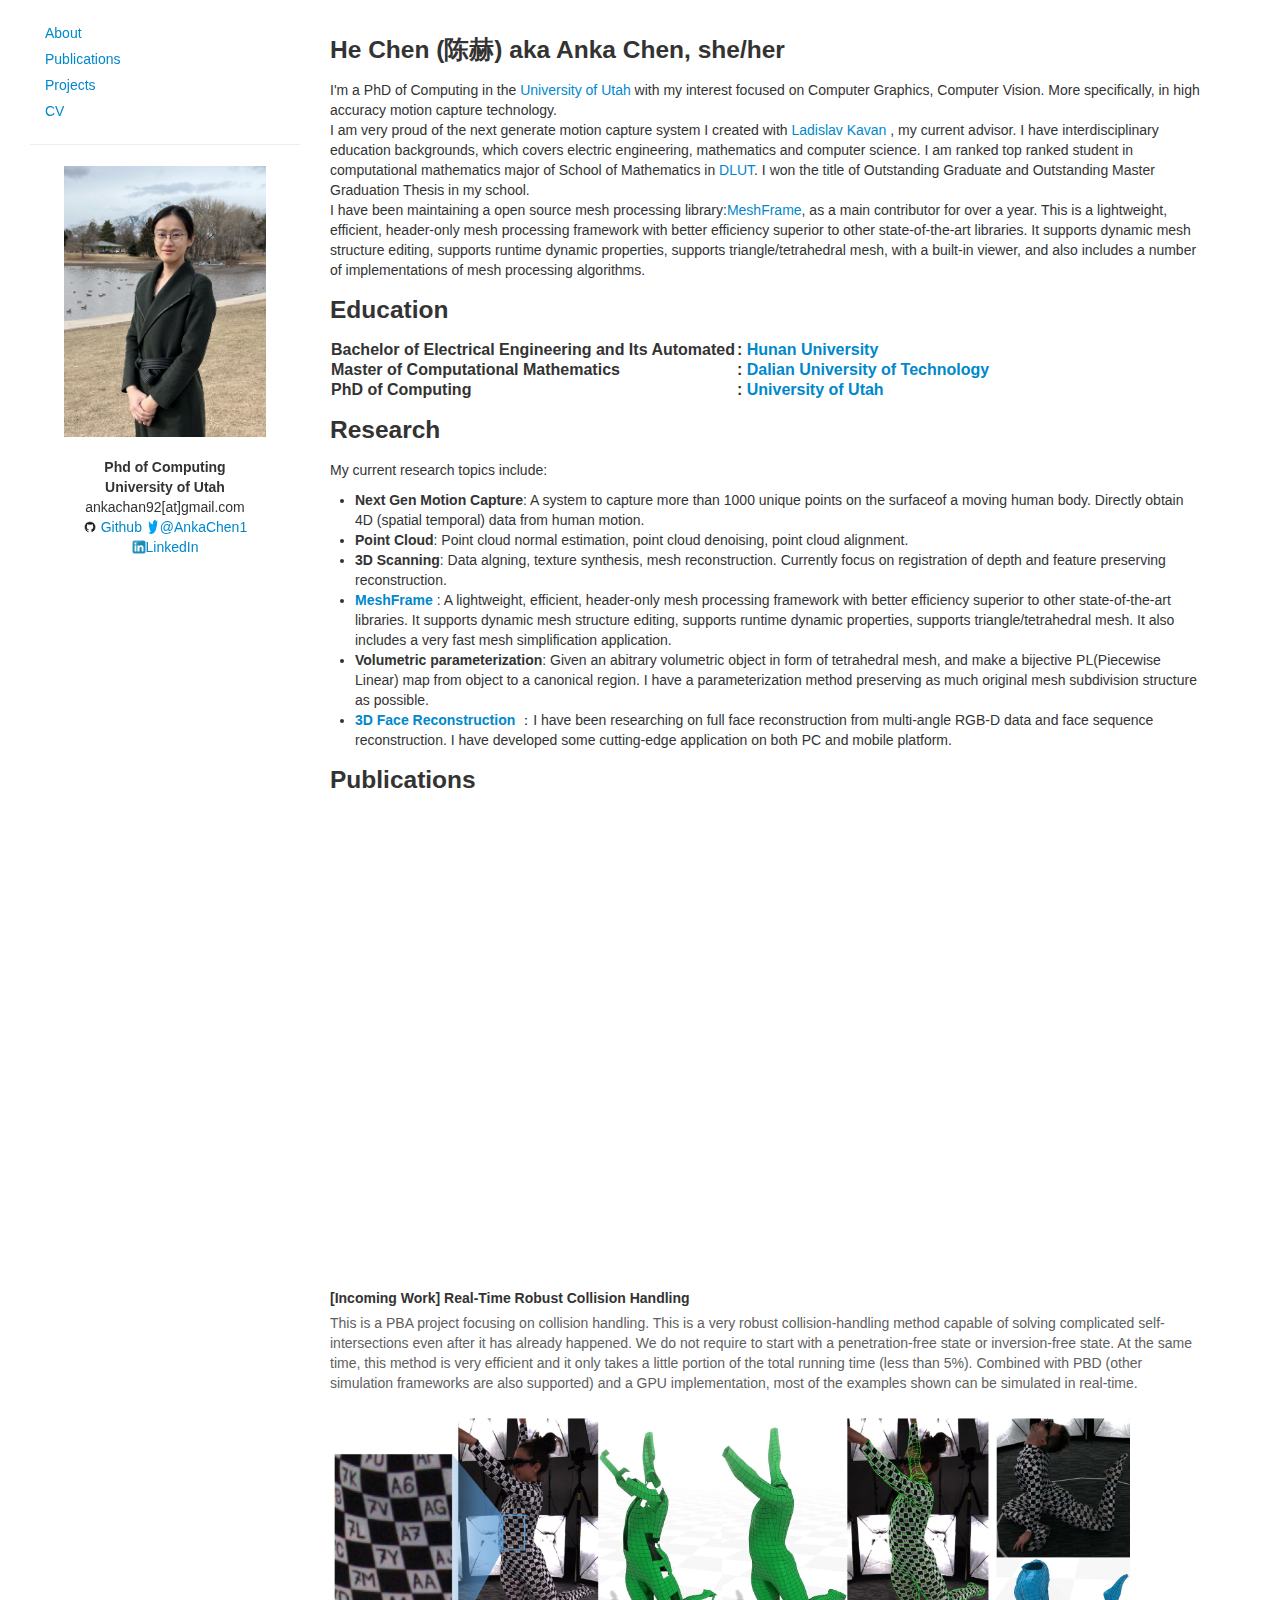
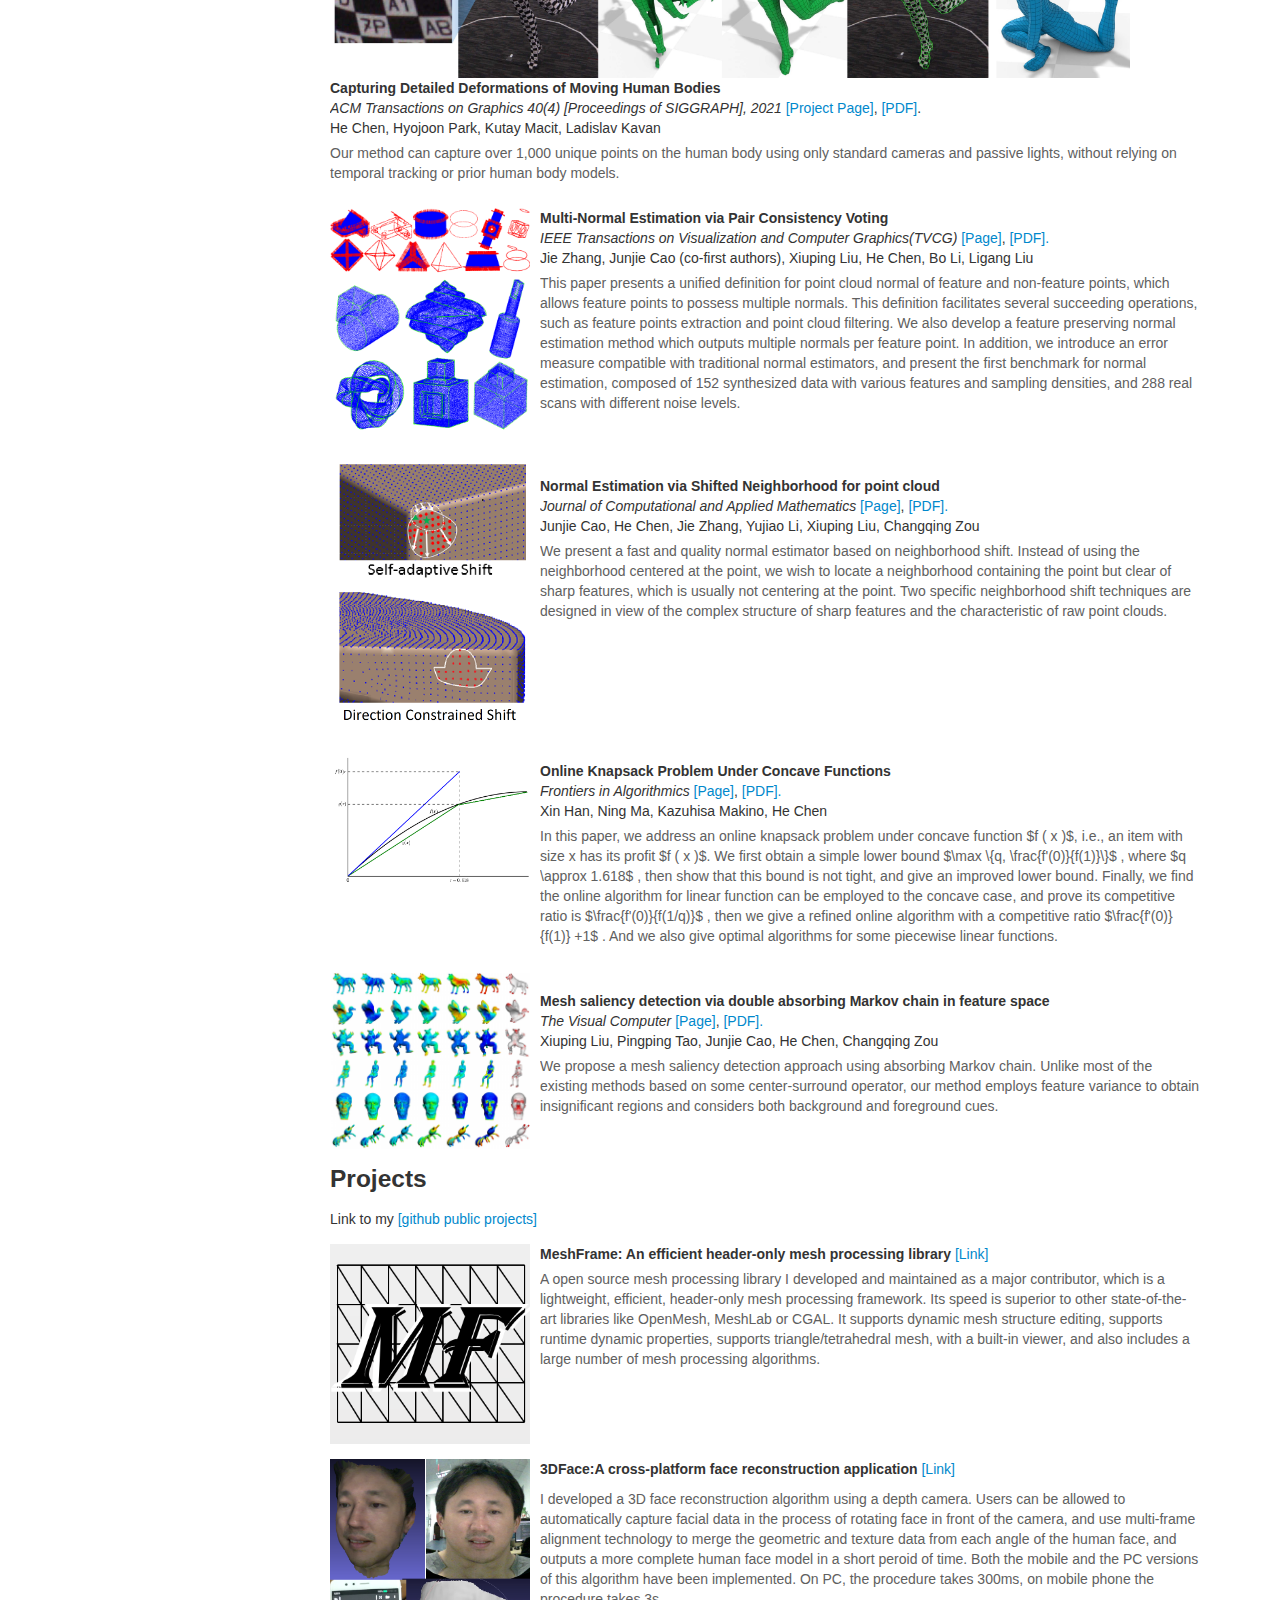
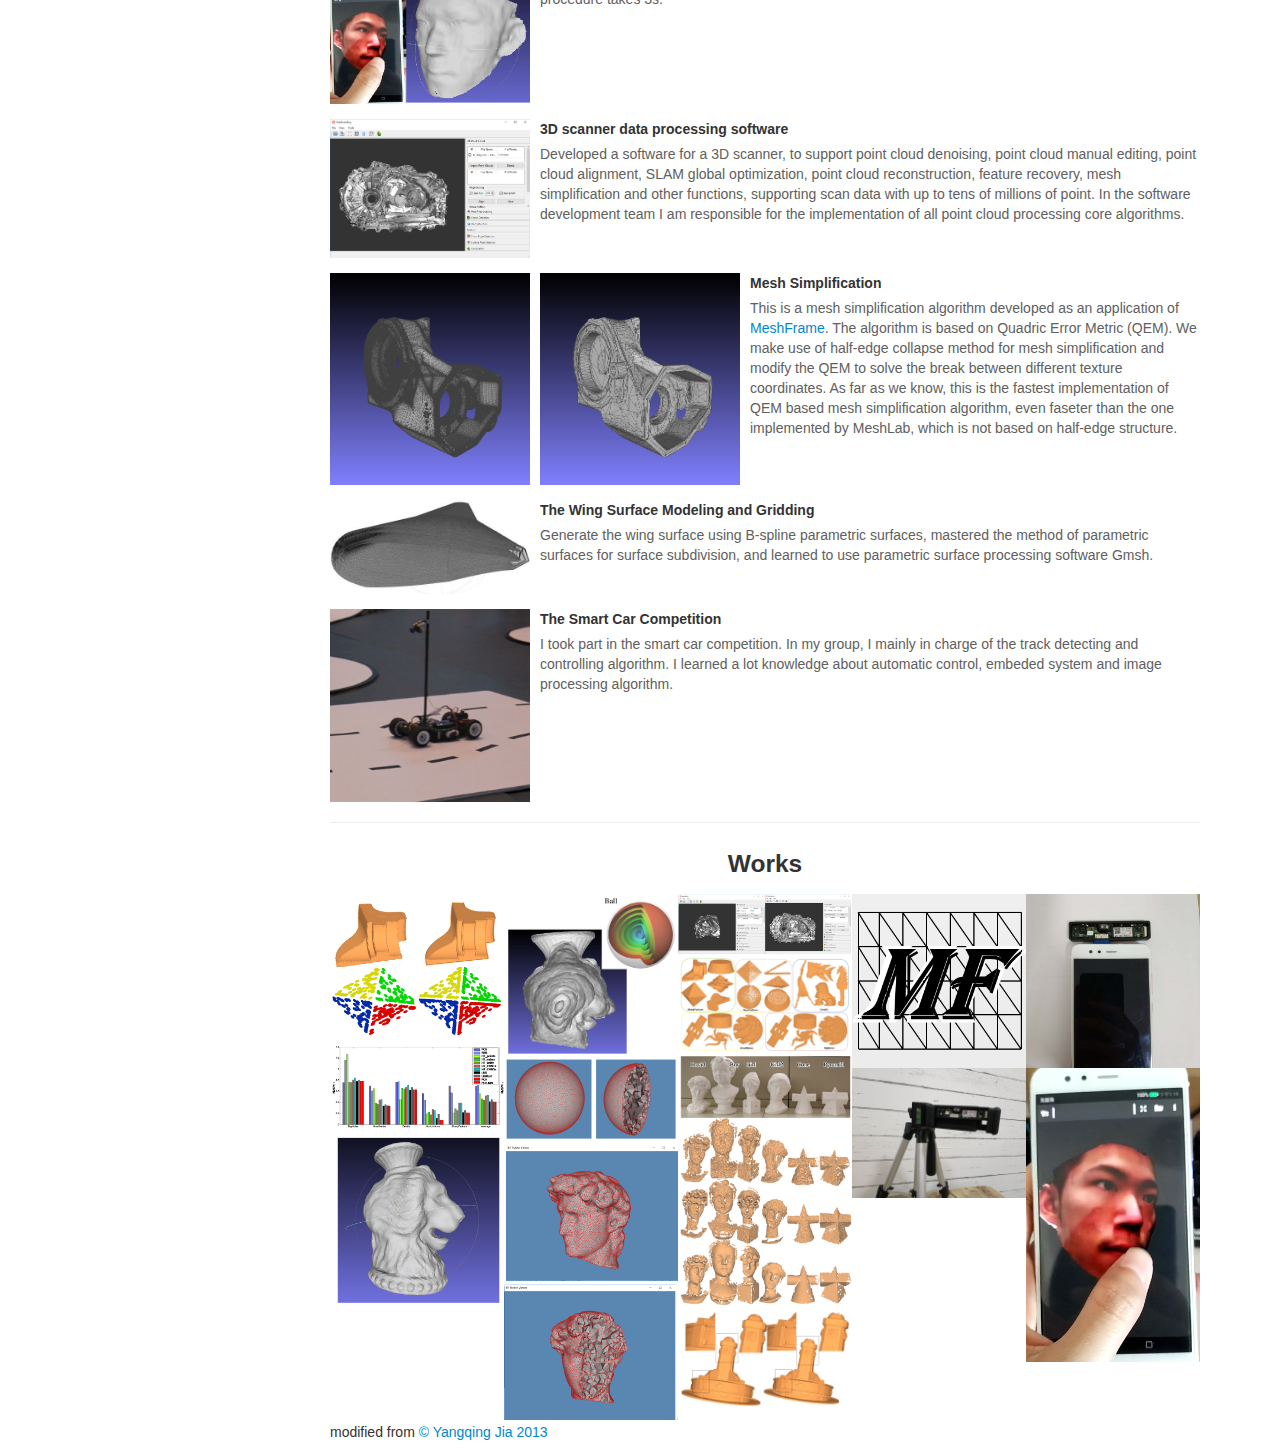
==== index.html @ b3fe24ea "Removed the QQ and Wechat and added LinkedIN and Twitter" ====
<!-- <!DOCTYPE html> -->
<html lang="en">
<head>
    <meta http-equiv="Content-Type" content="text/html; charset=UTF-8">
    <title>Anka Chen </title>

    <meta name="viewport" content="width=device-width, initial-scale=1.0">
    <!-- Le styles -->
    <link href="./assets_files/bootstrap.min.css" rel="stylesheet">
    <link href="./assets_files/bootstrap-responsive.min.css" rel="stylesheet">
    <link href="./assets_files/yangqing.css" rel="stylesheet">

    <!-- Le HTML5 shim, for IE6-8 support of HTML5 elements -->
    <!--[if lt IE 9]>
    <script src="assets/js/html5shiv.js"></script>
    <![endif]-->
    <link rel="icon" href="./assets_files/favicon.ico">
	<script type="text/x-mathjax-config">
	MathJax.Hub.Config({tex2jax: {inlineMath: [['$','$'], ['\\(','\\)']]}});
	</script>
	<script type="text/javascript"
	src="http://cdn.mathjax.org/mathjax/latest/MathJax.js?config=TeX-AMS-MML_HTMLorMML">
	</script>
</head>

<body>


<div class="container span3 hidden-phone">
    <div id="floating_sidebar" class="span3">
        <!-- We use a fancy nav bar if there is enough space -->
        <!--<hr class="hidden-phone">-->
        <br>
        <ul class="nav nav-list bs-docs-sidenav hidden-phone">
            <li><a href="#top">About</a></li>
            <!--<li><a href="#research">Research</a></li>-->
            <li><a href="#publications">Publications</a></li>
            <li><a href="#projects">Projects</a></li>
            <!--<li><a href="#teaching">Teaching</a></li>-->
            <li><a target="_blank"
                   href="https://www.dropbox.com/s/najznc1y51a3c6l/Anka_resume.pdf?dl=0">CV</a> </a>
            </li>
        </ul>
        <hr class="hidden-phone">
        <div class="text-center hidden-phone">
            <img src="assets_files/me.jpg" alt="photo" class="logo-image">
            <br>
			<br>
			<strong>Phd of Computing</strong>
			<br>
			<strong>University of Utah</strong>
			<br>            ankachan92[at]gmail.com <br>
            <img src="./assets_files/GitHub-Mark.png" class="icon-adjust"> <a target="_blank"
                                                                              href="http://www.github.com/ankachan/">Github</a>
            <img src="./assets_files/Twitter-logo.png" class="icon-adjust"><a target="_blank" href="https://twitter.com/AnkaChen1/">@AnkaChen1</a><br>
			
			<img src="./assets_files/linkedin.png" class="icon-adjust"><a target="_blank" href="https://www.linkedin.com/in/he-anka-chen-311962195/">LinkedIn</a><br>
        </div>

        <!-- Otherwise, we simply use a flat list of links -->

    </div>
</div>


<div class="container">

    <div class="row">

        <div class="span9">
            <br>
            <h3>
                He Chen (陈赫) aka Anka Chen, <b>she/her</b>
            </h3>

            <!-- Do I want to show a pic on the phone screen?
            <div class="text-center visible-phone">
                <img src="assets/img/Yihui.png" alt="photo" width="150px"/>
            </div>
            -->
            <!-- <a class="visible-phone pull-left" href="http://daggerfs.com/index.html#">
                <img class="media-object" src="assets_files/me.jpg" width="96px" style="margin: 0px 10px">
            </a>
			 -->
            <p>
               I'm a PhD of Computing in the <a href="https://www.utah.edu/">University of Utah</a>
			with my interest focused on Computer Graphics, Computer Vision. More specifically, in high accuracy motion capture technology.
				<br /> I am very proud of the next generate motion capture system I created with <a href="https://www.cs.utah.edu/~ladislav/"> Ladislav Kavan </a>, my current advisor.
				I have interdisciplinary education backgrounds, 
				which covers electric engineering, mathematics and computer science. 
		   I am ranked top ranked student in computational mathematics major of School of Mathematics 
				in <a href="https://en.dlut.edu.cn/">DLUT</a>. I won the title of Outstanding Graduate and Outstanding Master Graduation Thesis in my school.
				<br />
				I have been maintaining a open source mesh processing library:<a
                    href="https://github.com/MeshFrame/MeshFrame/">MeshFrame</a>, 
				as a main contributor for over a year. 
				This is a lightweight, efficient, header-only mesh processing framework with better efficiency superior to other 
				state-of-the-art libraries. It supports dynamic mesh structure editing,  supports runtime dynamic properties, 
				supports triangle/tetrahedral mesh, with a built-in viewer, and also includes a number of implementations of mesh processing algorithms. 
            </p>
			
           <!-- <p><strong>
                I am currently applying for Ph.D. Also open to one-year research position. If you're interested, don’t hesitate to contact me.
            </strong></p> -->
			
			
			<h3>
            Education
            </h3>
			
			<table>
			<tr>
			<td><strong>Bachelor of Electrical Engineering and Its Automated</strong></td>
			<td><strong>:  <a href="https://en.wikipedia.org/wiki/Hunan_University">Hunan University</strong></a></td>
			</tr>
			<tr>
			
			<td><strong>Master of Computational Mathematics</strong></td>
			<td><strong>:  <a
                    href="https://en.wikipedia.org/wiki/Dalian_University_of_Technology">Dalian University of Technology</strong></a></td>
			</tr>
				
			<tr>
			<td><strong>PhD of Computing</strong></td>
			<td><strong>:  <a href="https://www.utah.edu/">University of Utah</strong></a></td>
			</tr>
			<tr>
			</table>
			<!--
			<li> <strong>Bachelor of Electrical Engineering and Its Automated: <a
                    href="https://en.wikipedia.org/wiki/Hunan_University/">Hunan University.</a></strong>
					
			</li><li> <strong>Master of Computational Mathematics: <a
                    href="https://en.wikipedia.org/wiki/Dalian_University_of_Technology/">Dalian University of Technology.</a></strong>
			</li>
			-->

            
            
            <h3>
            <a name="Research"></a> Research
            </h3>
            <p>
            My current research topics include:
            </p><ul>
            <li> <strong>Next Gen Motion Capture</strong>:  A system to capture more than 1000 unique points on the surfaceof a moving human body. Directly obtain 4D (spatial temporal) data from human motion.
			<li> <strong>Point Cloud</strong>: Point cloud normal estimation, point cloud denoising, point cloud alignment.
            </li><li> <strong>3D Scanning</strong>: Data algning, texture synthesis, mesh reconstruction. Currently focus on registration of depth and feature preserving 
			reconstruction.
			</li><li><a target="_blank" href="https://github.com/MeshFrame/MeshFrame/"><strong>MeshFrame</strong></a> : A lightweight, efficient, header-only mesh processing framework with better efficiency superior to other 
				state-of-the-art libraries. It supports dynamic mesh structure editing,  supports runtime dynamic properties, 
				supports triangle/tetrahedral mesh. It also includes a very fast mesh simplification application.
            </li><li> <strong>Volumetric parameterization</strong>: Given an abitrary volumetric object in form of tetrahedral mesh, and make a bijective PL(Piecewise Linear)
			map from object to a canonical 
			region. I have a parameterization method preserving as much original mesh subdivision structure as possible.
            </li><li> <a target="_blank" href="./FaceReconProject.html"><strong>3D Face Reconstruction</strong></a> ：I have been researching on full face reconstruction from multi-angle RGB-D data and face sequence reconstruction.
			I have developed some cutting-edge application on both PC and mobile platform.
            </li></ul>
            <p></p>


            <!--
             *** Publications ***
            -->
            <h3>
                <a name="publications"></a> Publications
            </h3>
			 <!--
            <p>
                Link to <a target="_blank"
                                           href="https://scholar.google.com/citations?user=z2w3scIAAAAJ&amp;hl=en"
                                           target="_blank">[Google Scholar]</a>
                <a href="projects.html"> [Unpublished Projects]</a>
            </p>
            -->
            <div class="media">
                <a >
                    <iframe width="840" height="473" src="https://www.youtube.com/embed/oK6PjWmJQkA" title="YouTube video player" frameborder="0" allow="accelerometer; autoplay; clipboard-write; encrypted-media; gyroscope; picture-in-picture" allowfullscreen></iframe>
                </a>
                <div class="media-body">
                    <p class="media-heading">
                        <strong>
                            [Incoming Work] Real-Time Robust Collision Handling
                     </strong>
                        
                    </p>
                    <p class="abstract-text">
                        This is a PBA project focusing on collision handling. 
                        This is a very robust collision-handling method capable of solving complicated self-intersections even after it has already happened. We do not require to start with a penetration-free state or inversion-free state.
                        At the same time, this method is very efficient and it only takes a little portion of the total running time (less than 5%). Combined with PBD (other simulation frameworks are also supported) and a GPU implementation, most of the examples shown can be simulated in real-time.
                    </p>
                </div>
            </div> 
        <div class="media">
                <a >
                    <img class="media-object" src="./assets_files/Mocap/NewTeaser.jpg" width="800px" height="300px">
                </a>
                <div class="media-body">
                    <p class="media-heading">
                        <strong>
                            Capturing Detailed Deformations of Moving Human Bodies 
                     </strong>
						<br />
						<i>ACM Transactions on Graphics 40(4) [Proceedings of SIGGRAPH], 2021  </i>
						<!-- <a
                            href="https://ieeexplore.ieee.org/document/8340177/">[Article Page]</a>,  -->
                        <a
							href="./Projects/MocapCheckerboard/MocapCheckerboard.html">[Project Page]</a>,
						
						<a
							href="https://arxiv.org/pdf/2102.07343.pdf">[PDF]</a>.
                        <br />
                        
                        He Chen, Hyojoon Park, Kutay Macit, Ladislav Kavan
                    </p>
                    <p class="abstract-text">
                        Our method can capture over 1,000 unique points on the human body using only standard cameras and passive lights, without relying on temporal tracking or prior human body models.
                        <!-- We present a new method to capture detailed human motion, sampling more
                        than 1000 unique points on the body. Our method outputs highly accurate
                        4D (spatio-temporal) point coordinates and, crucially, automatically assigns
                        a unique label to each of the points. The locations and unique labels of the
                        points are inferred from individual 2D input images only, without relying on
                        temporal tracking or any human body shape or skeletal kinematics models.
                        Therefore, our captured point trajectories contain all of the details from
                        the input images, including motion due to breathing, muscle contractions
                        and flesh deformation, and are well suited to be used as training data to fit
                        advanced models of the human body and its motion. The key idea behind our
                        system is a new type of motion capture suit which contains a special pattern
                        with checkerboard-like corners and two-letter codes. The images from our
                        multi-camera system are processed by a sequence of neural networks which
                        are trained to localize the corners and recognize the codes, while being
                        robust to suit stretching and self-occlusions of the body. Our system relies
                        only on standard RGB or monochrome sensors and fully passive lighting
                        and the passive suit, making our method easy to replicate, deploy and use
                        Our experiments demonstrate highly accurate captures of a wide variety of
                        human poses, including challenging motions such as yoga, gymnastics, or
                        rolling on the ground. -->
                    </p>
                </div>
            </div> 
        <div class="media">
                <a class="pull-left">
                    <img class="media-object" src="./assets_files/MultiNormal.png" width="200px" height="250px">
                </a>
                <div class="media-body">
                    <p class="media-heading">
                        <strong>
                             Multi-Normal Estimation via Pair Consistency Voting
                     </strong>
						<br />
						<i>IEEE Transactions on Visualization and Computer Graphics(TVCG)  </i>
						<a
							href="https://ieeexplore.ieee.org/document/8340177/">[Page]</a>, 
						<a
							href="https://www.computer.org/csdl/trans/tg/preprint/08340177.pdf">[PDF].</a>
						<br />
                        Jie Zhang, Junjie Cao (co-first authors), Xiuping Liu, He Chen, Bo Li, Ligang Liu
                    </p>
                    <p class="abstract-text">
                        This paper presents a unified definition for point cloud normal of feature and non-feature points, 
						which allows feature points to possess multiple normals.
						This definition facilitates several succeeding operations, such as feature points extraction and point cloud filtering.
						We also develop a feature preserving normal estimation method which outputs multiple normals per feature point.
						In addition, we introduce an error measure compatible with traditional normal estimators, and present the first benchmark 
						for normal estimation, composed of 152 synthesized data with various features and sampling densities, and 288 real scans 
						with different noise levels.
                    </p>
                </div>
            </div> 
		<div class="media">
                <a class="pull-left">
                    <img class="media-object" src="./assets_files/NeighborhoodShift.png" width="200px" height="250px">
                </a>
				<br />
                <div class="media-body">
					
                    <p class="media-heading">
                        <strong>
                             Normal Estimation via Shifted Neighborhood for point cloud
                     </strong>
					 <br />
						<i>Journal of Computational and Applied Mathematics  </i>
						<a
							href="https://www.sciencedirect.com/science/article/pii/S0377042717301978/">[Page]</a>, 
						<a
							href="https://www.sciencedirect.com/sdfe/pdf/download/read/noindex/pii/S0377042717301978/1-s2.0-S0377042717301978-main.pdf">[PDF].</a>
						<br />
						Junjie Cao, He Chen, Jie Zhang, Yujiao Li, Xiuping Liu, Changqing Zou
                    </p>
                    <p class="abstract-text">
                        We present a fast and quality normal estimator based on neighborhood shift.
						Instead of using the neighborhood centered at the point, we wish to locate a neighborhood containing 
						the point but clear of sharp features, which is usually not centering at the point.
						Two specific neighborhood shift techniques are designed in view of the complex structure of sharp 
						features and the characteristic of raw point clouds.
                    </p>
                </div>
            </div>        
			<div class="media">
                <a class="pull-left">
                    <img class="media-object" src="./assets_files/knapsack.png" width="200px" height="250px">
                </a>
				<br />
                <div class="media-body">
					
                    <p class="media-heading">
                        <strong>
                             Online Knapsack Problem Under Concave Functions
                     </strong>
					 <br />
						<i>Frontiers in Algorithmics </i>
						<a
							href="http://www.bookmetrix.com/detail/chapter/46f96b06-8172-489a-8044-4a136e2a689f#downloads/">[Page]</a>, 
						<a
							href="http://www.bookmetrix.com/detail_full/chapter/46f96b06-8172-489a-8044-4a136e2a689f#downloads/">[PDF].</a>
						<br />
						Xin Han, Ning Ma, Kazuhisa Makino, He Chen
                    </p>
                    <p class="abstract-text">
                       In this paper, we address an online knapsack problem under concave function $f ( x )$, i.e., an item with 
					   size x has its profit $f ( x )$. We first obtain a simple lower bound $\max \{q, \frac{f'(0)}{f(1)}\}$ , 
					   where $q \approx 1.618$ , then show that this bound is not tight, and give an improved lower bound. Finally, 
					   we find the online algorithm for linear function can be employed to the concave case, and prove its 
					   competitive ratio is $\frac{f'(0)}{f(1/q)}$ , then we give a refined online algorithm with a competitive 
					   ratio $\frac{f'(0)}{f(1)} +1$ . And we also give optimal algorithms for some piecewise linear functions.
                    </p>
                </div>
            </div>   
			<div class="media">
                <a class="pull-left">
                    <img class="media-object" src="./assets_files/meshSaliency.png" width="200px" height="250px">
                </a>
				<br />
                <div class="media-body">
					
                    <p class="media-heading">
                        <strong>
                             Mesh saliency detection via double absorbing Markov chain in feature space
                     </strong>
					 <br />
						<i>The Visual Computer </i>
						<a
							href="https://link.springer.com/article/10.1007/s00371-015-1184-x/">[Page]</a>,
							<a
							href="https://www.researchgate.net/profile/Junjie_Cao/publication/284722787_Mesh_saliency_detection_via_double_absorbing_Markov_chain_in_feature_space/links/5657776208aeafc2aac10256.pdf">[PDF].</a>
						<br />
						Xiuping Liu, Pingping Tao, Junjie Cao, He Chen, Changqing Zou
                    </p>
                    <p class="abstract-text">
                       We propose a mesh saliency detection approach using absorbing Markov chain. Unlike most 
					   of the existing methods based on some center-surround operator, our method employs feature 
					   variance to obtain insignificant regions and considers both background and foreground cues. 
					   
                    </p>
                </div>
            </div> 

            <!--<div class="media">-->
            <!--<a class="pull-left" href="#top">-->
            <!--<img class="media-object" src="./assets_files/decaf-features.png" width="96px" height="96px">-->
            <!--</a>-->
            <!--<div class="media-body">-->
            <!--<p class="media-heading">-->
            <!--<strong>DeCAF: A Deep Convolutional Activation Feature for Generic Visual Recognition</strong><br>-->
            <!--J Donahue, Y Jia, O Vinyals, J Hoffman, N Zhang, E Tzeng, T Darrell. arXiv preprint.<br>-->
            <!--<a target="_blank" href="http://arxiv.org/abs/1310.1531">[ArXiv Link]</a>-->
            <!--<a target="_blank" href="http://decaf.berkeleyvision.org/">[Live Demo]</a>-->
            <!--<a target="_blank" href="https://github.com/UCB-ICSI-Vision-Group/decaf-release/">[Software]</a>-->
            <!--<a target="_blank" href="http://www.eecs.berkeley.edu/~jiayq/decaf_pretrained/">[Pretrained ImageNet Model]</a>-->
            <!--</p>-->
            <!--<p class="abstract-text">-->
            <!--We evaluate whether features extracted from the activation of a deep convolutional network trained in a fully supervised fashion on a large, fixed set of object recognition tasks can be re-purposed to novel generic tasks. We also released the software and pre-trained network to do large-scale image classification.-->
            <!--</p>-->
            <!--</div>-->
            <!--</div>-->

            <!--
             *** Projects ***
            -->
            <h3>
                <a name="projects"></a> Projects
            </h3>
            Link to my <a target="_blank" href="https://github.com//ankachan/">[github public projects]</a>

            <div class="media">
                <a class="pull-left">
                    <img class="media-object"
                         src="./assets_files/MeshFrame.png"
                         width="200px" height="200px">
                </a>
                <div class="media-body">
                    <p class="media-heading">
                        <strong>
                            MeshFrame: An efficient header-only mesh processing library
                        </strong>
                        <a target="_blank"
                           href="https://github.com/MeshFrame/MeshFrame/">[Link]</a>
                     
                    </p>
                    <p class="abstract-text">
						A open source mesh processing library I developed and maintained as a major contributor, 
						which is a lightweight, efficient, header-only mesh processing framework. Its speed is superior to other 
						state-of-the-art libraries like OpenMesh, MeshLab or CGAL. It supports dynamic 
						mesh structure editing, supports runtime dynamic properties, supports triangle/tetrahedral mesh, 
						with a built-in viewer, and also includes a large number of mesh processing algorithms.
						
                    </p>
                </div>
            </div>

            <div class="media">
                <a class="pull-left">
                   <img class="media-object"
                         src="./assets_files/FaceRecon2.png"
                         width="200px" height="200px">
                </a>
                <div class="media-body">
                    <p class="media-heading">
                        <strong>
                            3DFace:A cross-platform face reconstruction application
                        </strong>
						<a target="_blank"
                           href="./FaceReconProject.html">[Link]</a>
                     
                    </p>
                        
                    </p>
                    <p class="abstract-text">
                        I developed a 3D face reconstruction algorithm using a depth camera. Users can be allowed 
						to automatically capture facial data in the process of rotating face in front of the camera, 
						and use multi-frame alignment technology to merge the geometric and texture data from each 
						angle of the human face, and outputs a more complete human face model in a short peroid of time. Both the mobile and 
						the PC versions of this algorithm have been implemented. On PC, the procedure takes 300ms, 
						on mobile phone the procedure takes 3s.
                    </p>
                </div>
            </div>

            <div class="media">
                <a class="pull-left">
                   <img class="media-object"
                         src="./assets_files/PointCloudAlignment.png"
                         width="200px" height="200px">
                </a>
                <div class="media-body">
                    <p class="media-heading">
                        <strong>
                            3D scanner data processing software
                        </strong>
                        
                    </p>
                    <p class="abstract-text">
                        Developed a software for a 3D scanner, to support point cloud denoising,  point cloud manual editing, 
						point cloud alignment, SLAM global optimization, point cloud reconstruction, feature recovery, mesh
						simplification and other functions, supporting scan data with up to tens of millions of point. In the 
						software development team I am responsible for the implementation of all point cloud processing core algorithms.
                    </p>
                </div>
            </div>  

			<div class="media">
                <a class="pull-left">
                   <img class="media-object"
                         src="./assets_files/MeshSimplification/Before01.png"
                         width="200px" height="200px">
                </a>
				<a class="pull-left">
                   <img class="media-object"
                         src="./assets_files/MeshSimplification/After00.png"
                         width="200px" height="200px">
                </a>
                <div class="media-body">
                    <p class="media-heading">
                        <strong>
                            Mesh Simplification
                        </strong>
                        
                    </p>
                    <p class="abstract-text">
                        This is a mesh simplification algorithm developed as an application of  <a href="https://github.com/MeshFrame/MeshFrame/">MeshFrame</a>.
						The algorithm is based on Quadric Error Metric (QEM). We make use of half-edge collapse method for mesh simplification and modify the 
						QEM to solve the break between different texture coordinates. As far as we know, this is the fastest implementation of QEM based mesh simplification
						algorithm, even faseter than the one  implemented by MeshLab, which is not based on half-edge structure.
                    </p>
                </div>
            </div>        			

            <div class="media">
                <a class="pull-left">
                   <img class="media-object"
                         src="./assets_files/Wing.jpg"
                         width="200px" height="200px">
                </a>
                <div class="media-body">
                    <p class="media-heading">
                        <strong>The Wing Surface Modeling and Gridding </strong>
                        
                    </p>
                    <p class="abstract-text">
                        Generate the wing surface using B-spline parametric surfaces, mastered the method of parametric 
						surfaces for surface subdivision, and learned to use  parametric surface processing software Gmsh.
                    </p>
                </div>
            </div>
			<div class="media">
                <a class="pull-left">
                   <img class="media-object"
                         src="./assets_files/SmartCar.png"
                         width="200px" height="200px">
                </a>
                <div class="media-body">
                    <p class="media-heading">
                        <strong>The Smart Car Competition </strong>
                  
                    </p>
                    <p class="abstract-text">
                        I took part in the smart car competition. In my group, I mainly in charge of the track detecting and 
						controlling algorithm. I learned a lot knowledge about automatic control, embeded system and 
						image processing algorithm.
						
                    </p>
                </div>
            </div>
            <!-- Footer
            ================================================== -->
            <hr>
            <footer class="footer">
                <div class='hidden-phone'>
				 <h3 class="text-center"><a name="wall"></a><strong>Works</strong></h3>
                <!--<h3 class="text-center"><a name="wall"></a><strong>works</strong></h3>-->
                <section id="photos">
                   <img src="./assets_files/MyWork/MultiNormalRender.png"/>
				   <img src="./assets_files/MyWork/Benchmark.png"/>
				   <img src="./assets_files/MyWork/VolumetricParameterization1.png"/>
				   <img src="./assets_files/MyWork/VolumetricParameterization2.png"/>
				   <img src="./assets_files/MyWork/Sphere.png"/>
				   <img src="./assets_files/MyWork/DavidHead1.png"/>
				   <img src="./assets_files/MyWork/DavidHead2.png"/>
				   <img src="./assets_files/MyWork/Cloudprocessing.png"/>
				   <img src="./assets_files/MyWork/Data.png"/>
				   <img src="./assets_files/MyWork/ScannedData.png"/>
				   <img src="./assets_files/MyWork/FeatureNormalComparison.png"/>
    				<img src="./assets_files/MyWork/MeshFrame.png"/>
    				<img src="./assets_files/MyWork/camera1.jpg"/>
    				<img src="./assets_files/MyWork/cellPhone.jpg"/>
    				<img src="./assets_files/MyWork/FaceXB.png"/>
    				
				</section>
                
               
                </div>
                <div class="row">
                    <div class="span12">
                        <p>
                            modified from <a target="_blank" href="http://daggerfs.com/">© Yangqing Jia 2013</a>
                        </p>
                    </div>
                </div>

            </footer>
        </div>
    </div>
</div>
</body>
</html>

<!-- Le javascript
================================================== -->
<!-- Placed at the end of the document so the pages load faster -->
<!--
    <script type="text/javascript" src="http://platform.twitter.com/widgets.js"></script>
    <script src="//ajax.googleapis.com/ajax/libs/jquery/1.9.1/jquery.min.js"></script>
    <script src="assets/js/bootstrap-transition.js"></script>
    <script src="assets/js/bootstrap-alert.js"></script>
    <script src="assets/js/bootstrap-modal.js"></script>
    <script src="assets/js/bootstrap-dropdown.js"></script>
    <script src="assets/js/bootstrap-scrollspy.js"></script>
    <script src="assets/js/bootstrap-tab.js"></script>
    <script src="assets/js/bootstrap-tooltip.js"></script>
    <script src="assets/js/bootstrap-popover.js"></script>
    <script src="assets/js/bootstrap-button.js"></script>
    <script src="assets/js/bootstrap-collapse.js"></script>
    <script src="assets/js/bootstrap-carousel.js"></script>
    <script src="assets/js/bootstrap-typeahead.js"></script>
    <script src="assets/js/bootstrap-affix.js"></script>
    <script src="assets/js/holder/holder.js"></script>
    <script src="assets/js/application.js"></script>
-->
---- assets_files/yangqing.css ----
.logo-image { max-width:75%; height:auto; overflow:hidden;}

.abstract-text { color: #606060; }

#floating_sidebar {
    position:fixed;
    left: 0;
    top: 0; /* change to adjust height from the top of the page */
}

#blackBar{
    position:fixed;
    top:0;
    left:0;
    width:100%;
    height:30px;
    line-height: 30px;
    background-color:white;

}

#photos {
    /* Prevent vertical gaps */
    line-height: 0;
    -webkit-column-count: 5;
    -webkit-column-gap:   0;
    -moz-column-count:    5;
    -moz-column-gap:      0;
    column-count:         5;
    column-gap:           0;
}

#photos img {
    /* Just in case there are inline attributes */
    width: 100% !important;
    height: auto !important;
}

@media (max-width: 1200px) {
    #photos {
        -moz-column-count:    4;
        -webkit-column-count: 4;
        column-count:         4;
    }
}
@media (max-width: 1000px) {
    #photos {
        -moz-column-count:    3;
        -webkit-column-count: 3;
        column-count:         3;
    }
}
@media (max-width: 800px) {
    #photos {
        -moz-column-count:    2;
        -webkit-column-count: 2;
        column-count:         2;
    }
}
@media (max-width: 400px) {
    #photos {
        -moz-column-count:    1;
        -webkit-column-count: 1;
        column-count:         1;
    }
}
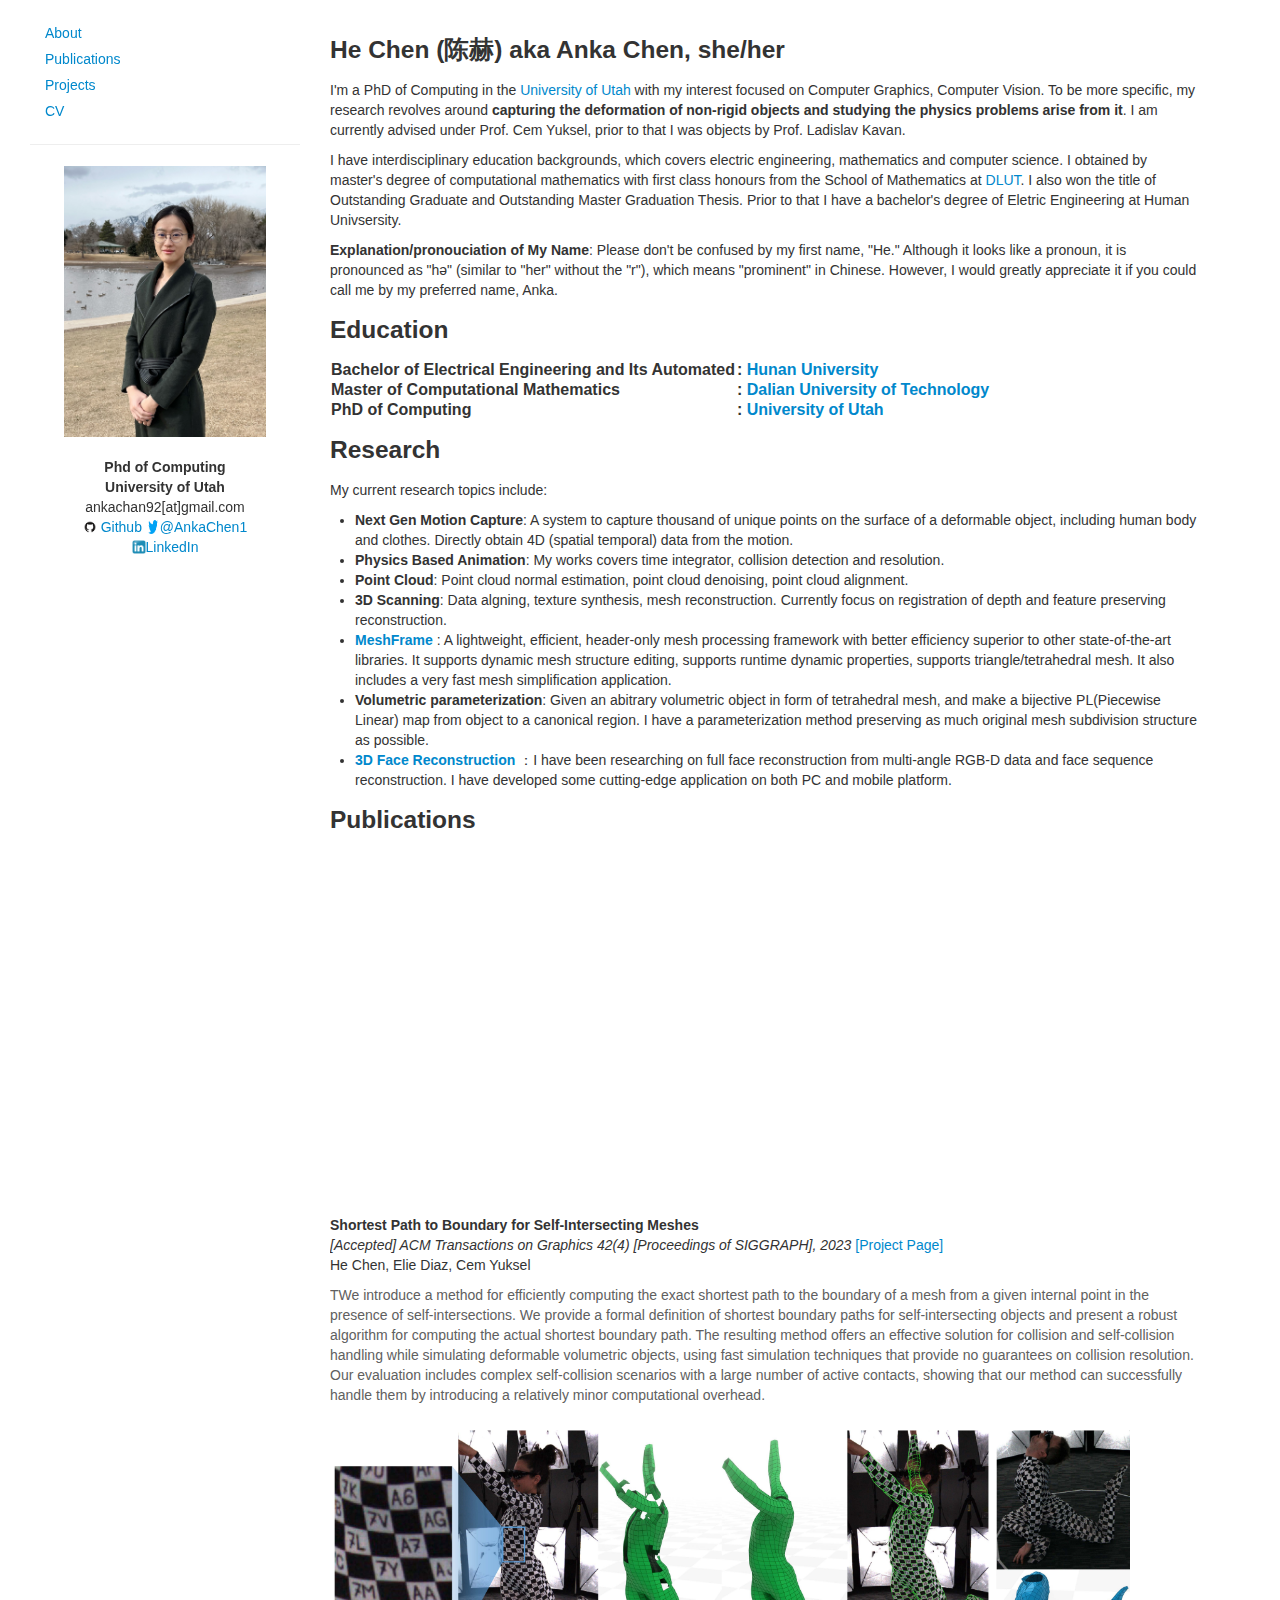
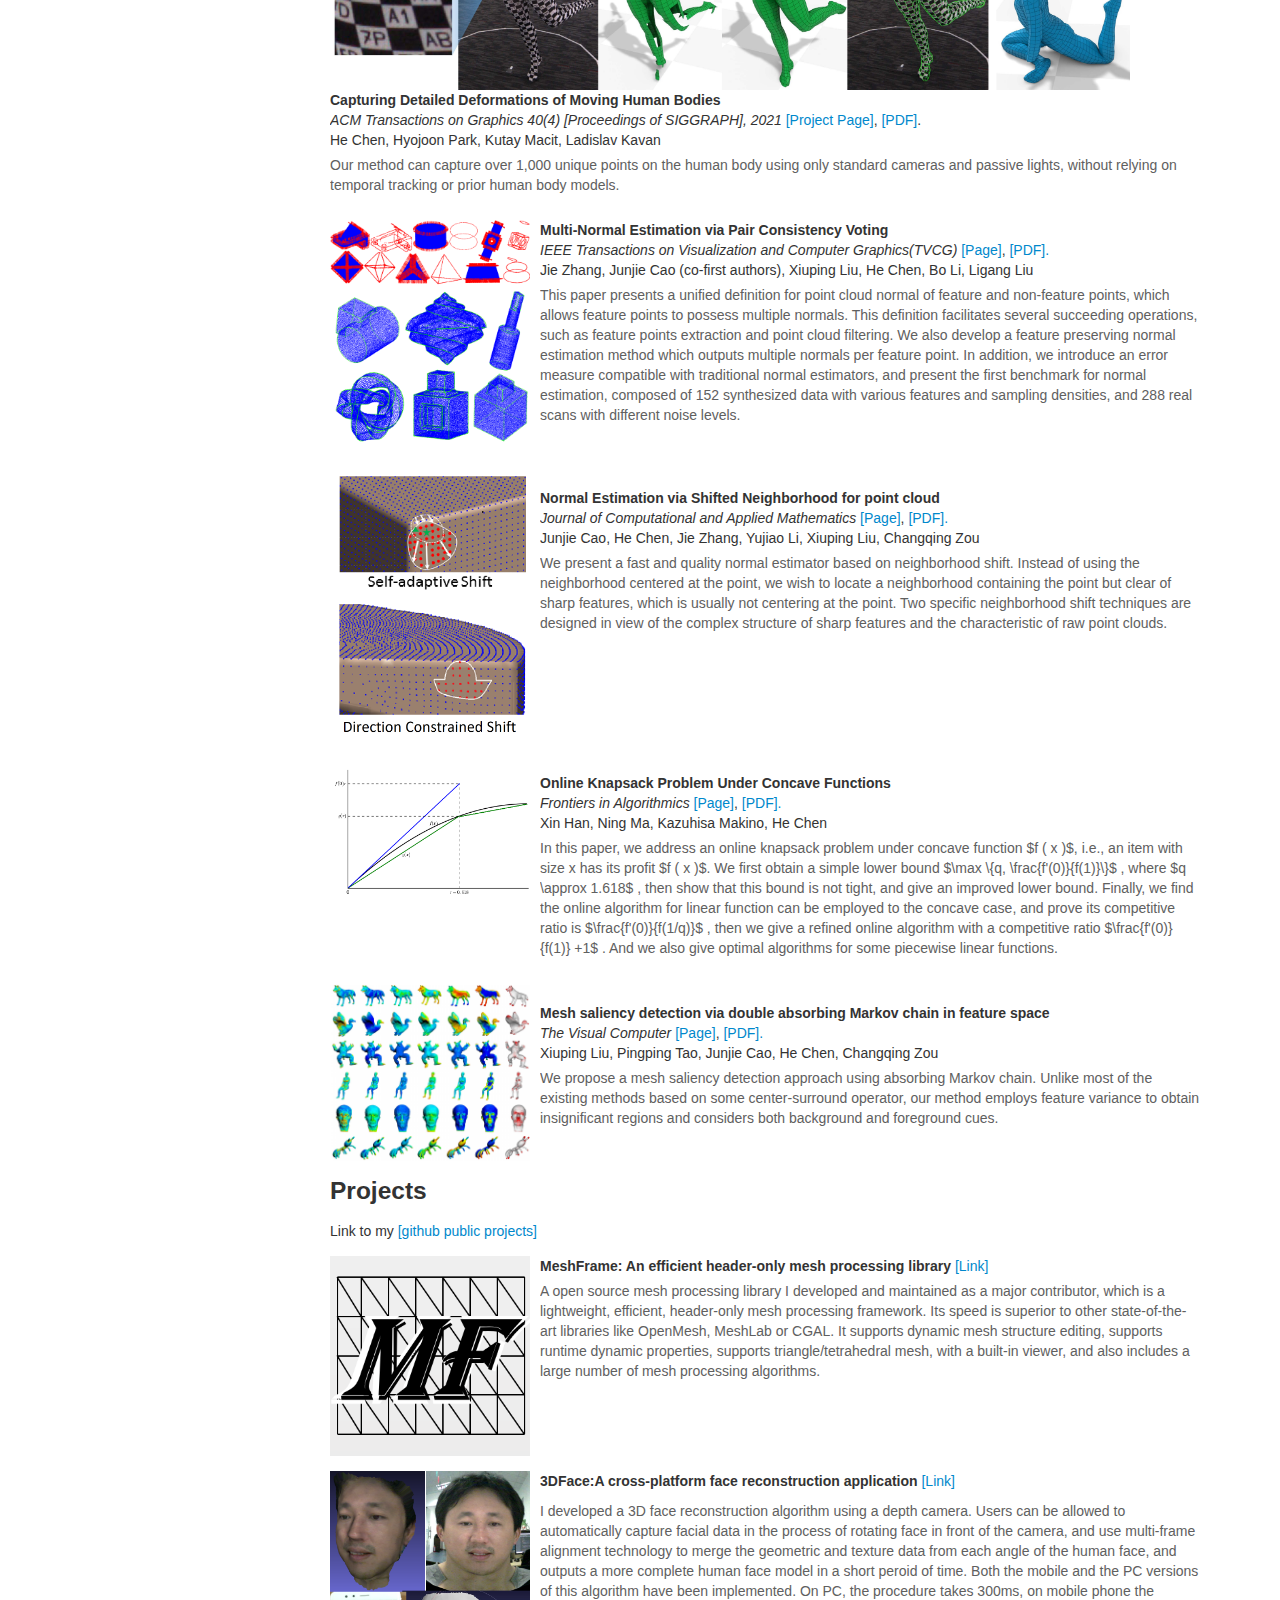
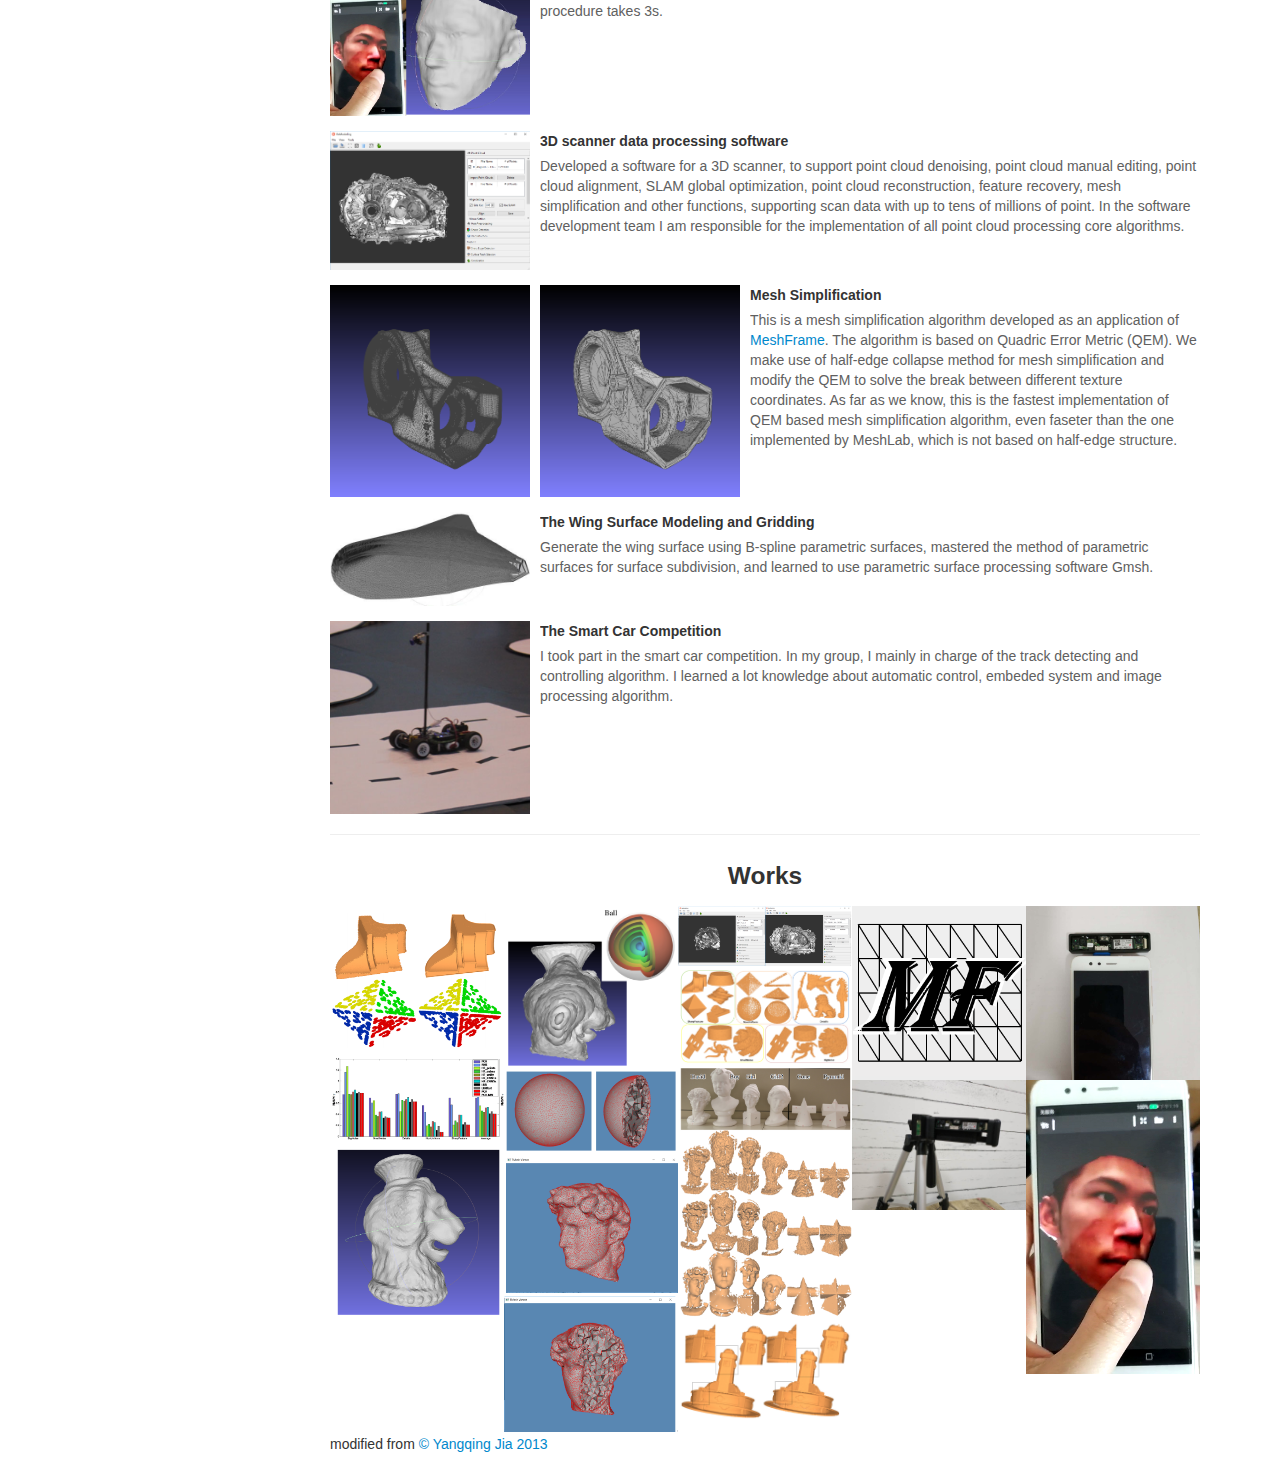
==== commit 54010135: "Updated my self-introduction Officially added the new paper" ====
--- a/index.html
+++ b/index.html
@@ -83,20 +83,18 @@
             </a>
 			 -->
             <p>
-               I'm a PhD of Computing in the <a href="https://www.utah.edu/">University of Utah</a>
-			with my interest focused on Computer Graphics, Computer Vision. More specifically, in high accuracy motion capture technology.
-				<br /> I am very proud of the next generate motion capture system I created with <a href="https://www.cs.utah.edu/~ladislav/"> Ladislav Kavan </a>, my current advisor.
-				I have interdisciplinary education backgrounds, 
-				which covers electric engineering, mathematics and computer science. 
-		   I am ranked top ranked student in computational mathematics major of School of Mathematics 
-				in <a href="https://en.dlut.edu.cn/">DLUT</a>. I won the title of Outstanding Graduate and Outstanding Master Graduation Thesis in my school.
-				<br />
-				I have been maintaining a open source mesh processing library:<a
-                    href="https://github.com/MeshFrame/MeshFrame/">MeshFrame</a>, 
-				as a main contributor for over a year. 
-				This is a lightweight, efficient, header-only mesh processing framework with better efficiency superior to other 
-				state-of-the-art libraries. It supports dynamic mesh structure editing,  supports runtime dynamic properties, 
-				supports triangle/tetrahedral mesh, with a built-in viewer, and also includes a number of implementations of mesh processing algorithms. 
+               I'm a PhD of Computing in the <a href="https://www.utah.edu/">University of Utah</a> 
+			with my interest focused on Computer Graphics, Computer Vision. To be more specific, my research revolves around <strong> capturing the deformation of non-rigid objects and studying the physics problems arise from it</strong>.
+			I am currently advised under Prof. Cem Yuksel, prior to that I was objects by Prof. Ladislav Kavan.
+			</p>
+			<p>
+			I have interdisciplinary education backgrounds, which covers electric engineering, mathematics and computer science. 
+			I obtained by master's degree of computational mathematics with first class honours from the School of Mathematics 
+			at <a href="https://en.dlut.edu.cn/">DLUT</a>. I also won the title of Outstanding Graduate and Outstanding Master Graduation Thesis. Prior to that I have a bachelor's degree of Eletric Engineering at Human Univsersity.
+			<br />
+            </p>
+			<p>
+			<strong> Explanation/pronouciation of My Name</strong>: Please don't be confused by my first name, "He." Although it looks like a pronoun, it is pronounced as "hə" (similar to "her" without the "r"), which means "prominent" in Chinese. However, I would greatly appreciate it if you could call me by my preferred name, Anka.
             </p>
 			
            <!-- <p><strong>
@@ -143,7 +141,8 @@
             <p>
             My current research topics include:
             </p><ul>
-            <li> <strong>Next Gen Motion Capture</strong>:  A system to capture more than 1000 unique points on the surfaceof a moving human body. Directly obtain 4D (spatial temporal) data from human motion.
+            <li> <strong>Next Gen Motion Capture</strong>:  A system to capture thousand of unique points on the surface of a deformable object, including human body and clothes. Directly obtain 4D (spatial temporal) data from the motion.
+			<li> <strong>Physics Based Animation</strong>: My works covers time integrator, collision detection and resolution.
 			<li> <strong>Point Cloud</strong>: Point cloud normal estimation, point cloud denoising, point cloud alignment.
             </li><li> <strong>3D Scanning</strong>: Data algning, texture synthesis, mesh reconstruction. Currently focus on registration of depth and feature preserving 
 			reconstruction.
@@ -175,19 +174,26 @@
             -->
             <div class="media">
                 <a >
-                    <iframe width="840" height="473" src="https://www.youtube.com/embed/oK6PjWmJQkA" title="YouTube video player" frameborder="0" allow="accelerometer; autoplay; clipboard-write; encrypted-media; gyroscope; picture-in-picture" allowfullscreen></iframe>
-                </a>
-                <div class="media-body">
-                    <p class="media-heading">
-                        <strong>
-                            [Incoming Work] Real-Time Robust Collision Handling
+                    <iframe width="640" height="360" src="https://www.youtube.com/embed/oK6PjWmJQkA" title="YouTube video player" frameborder="0" allow="accelerometer; autoplay; clipboard-write; encrypted-media; gyroscope; picture-in-picture" allowfullscreen></iframe>
+                </a>
+                <div class="media-body">
+                    <p class="media-heading">
+                        <strong>
+                            Shortest Path to Boundary for Self-Intersecting Meshes
                      </strong>
+						<br />
+						<i>[Accepted] ACM Transactions on Graphics 42(4) [Proceedings of SIGGRAPH], 2023  </i>
+						<!-- <a
+                            href="https://ieeexplore.ieee.org/document/8340177/">[Article Page]</a>,  -->
+                        <a
+							href="./Projects/VolumetricShortestPath/ComingSoon.html">[Project Page]</a>
+                        <br />
+                        He Chen, Elie Diaz, Cem Yuksel
+                    </p>
                         
                     </p>
                     <p class="abstract-text">
-                        This is a PBA project focusing on collision handling. 
-                        This is a very robust collision-handling method capable of solving complicated self-intersections even after it has already happened. We do not require to start with a penetration-free state or inversion-free state.
-                        At the same time, this method is very efficient and it only takes a little portion of the total running time (less than 5%). Combined with PBD (other simulation frameworks are also supported) and a GPU implementation, most of the examples shown can be simulated in real-time.
+                        TWe introduce a method for efficiently computing the exact shortest path to the boundary of a mesh from a given internal point in the presence of self-intersections. We provide a formal definition of shortest boundary paths for self-intersecting objects and present a robust algorithm for computing the actual shortest boundary path. The resulting method offers an effective solution for collision and self-collision handling while simulating deformable volumetric objects, using fast simulation techniques that provide no guarantees on collision resolution. Our evaluation includes complex self-collision scenarios with a large number of active contacts, showing that our method can successfully handle them by introducing a relatively minor computational overhead.
                     </p>
                 </div>
             </div> 
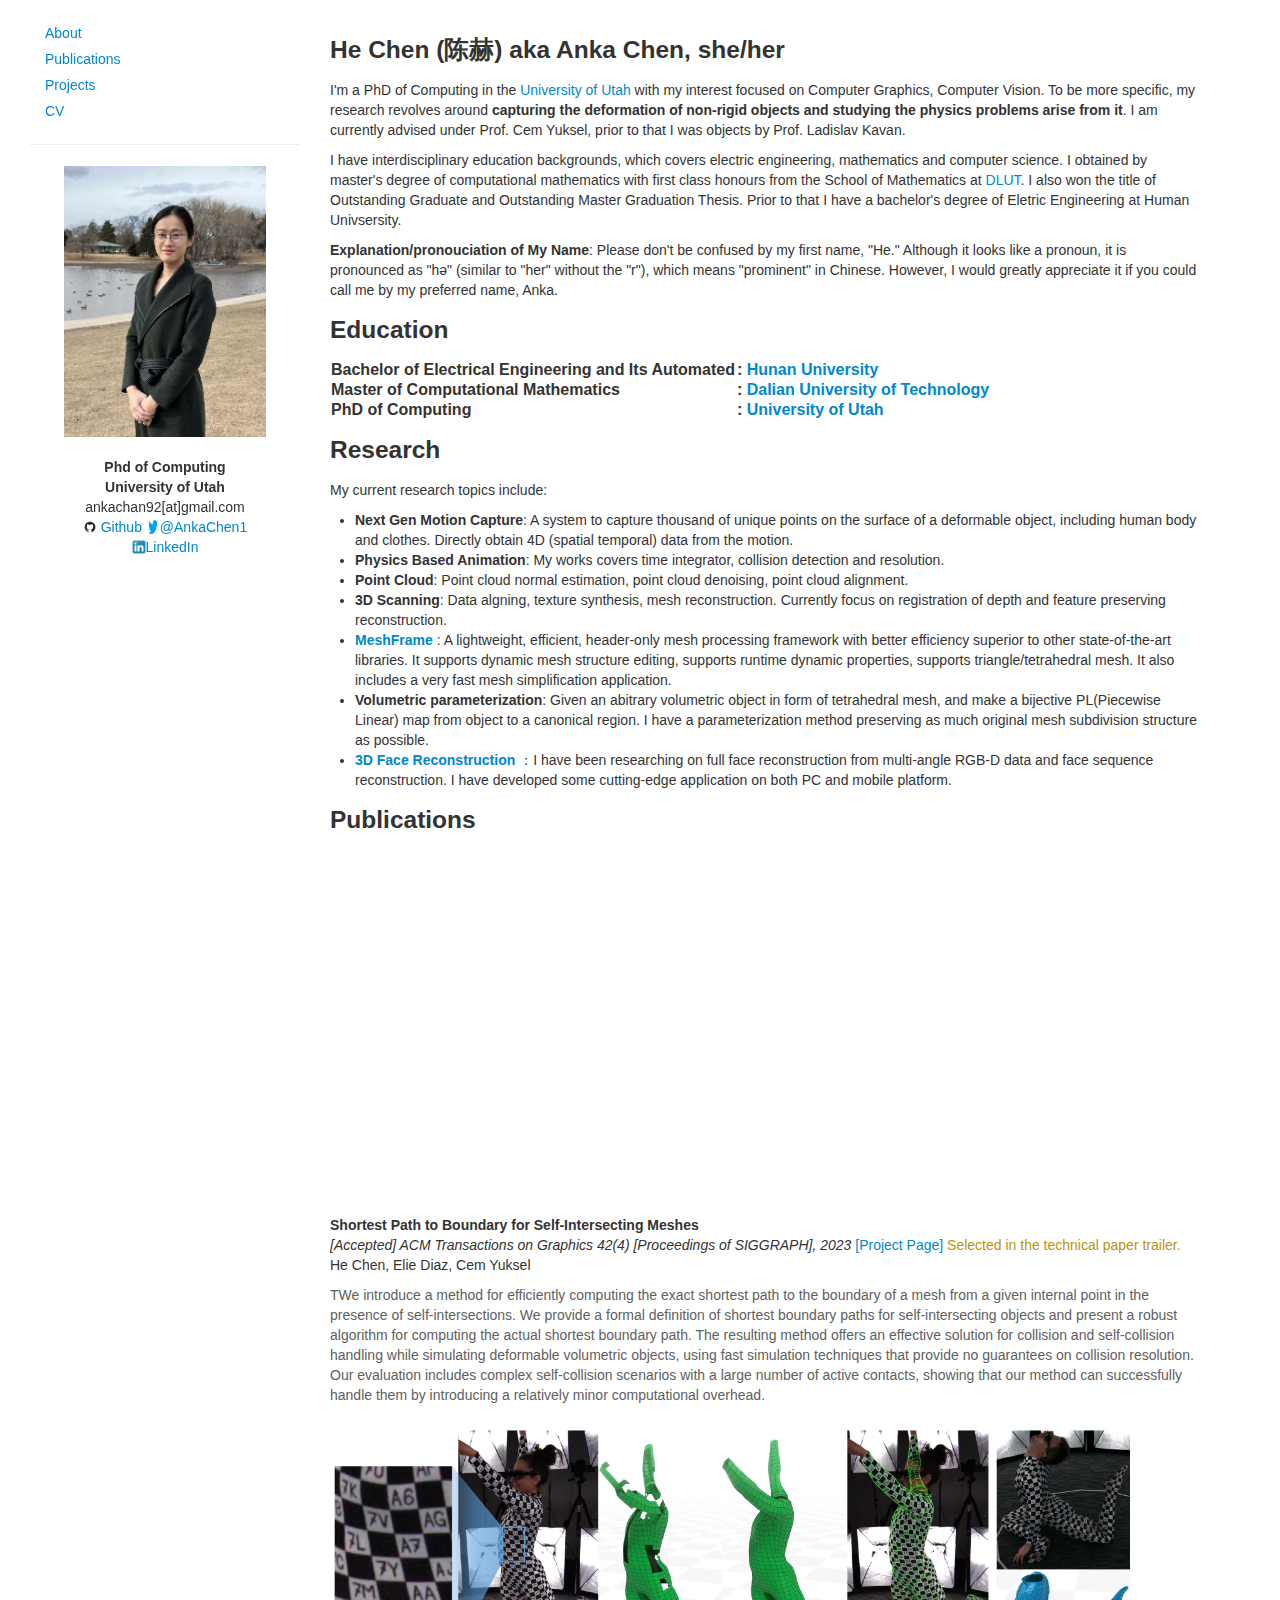
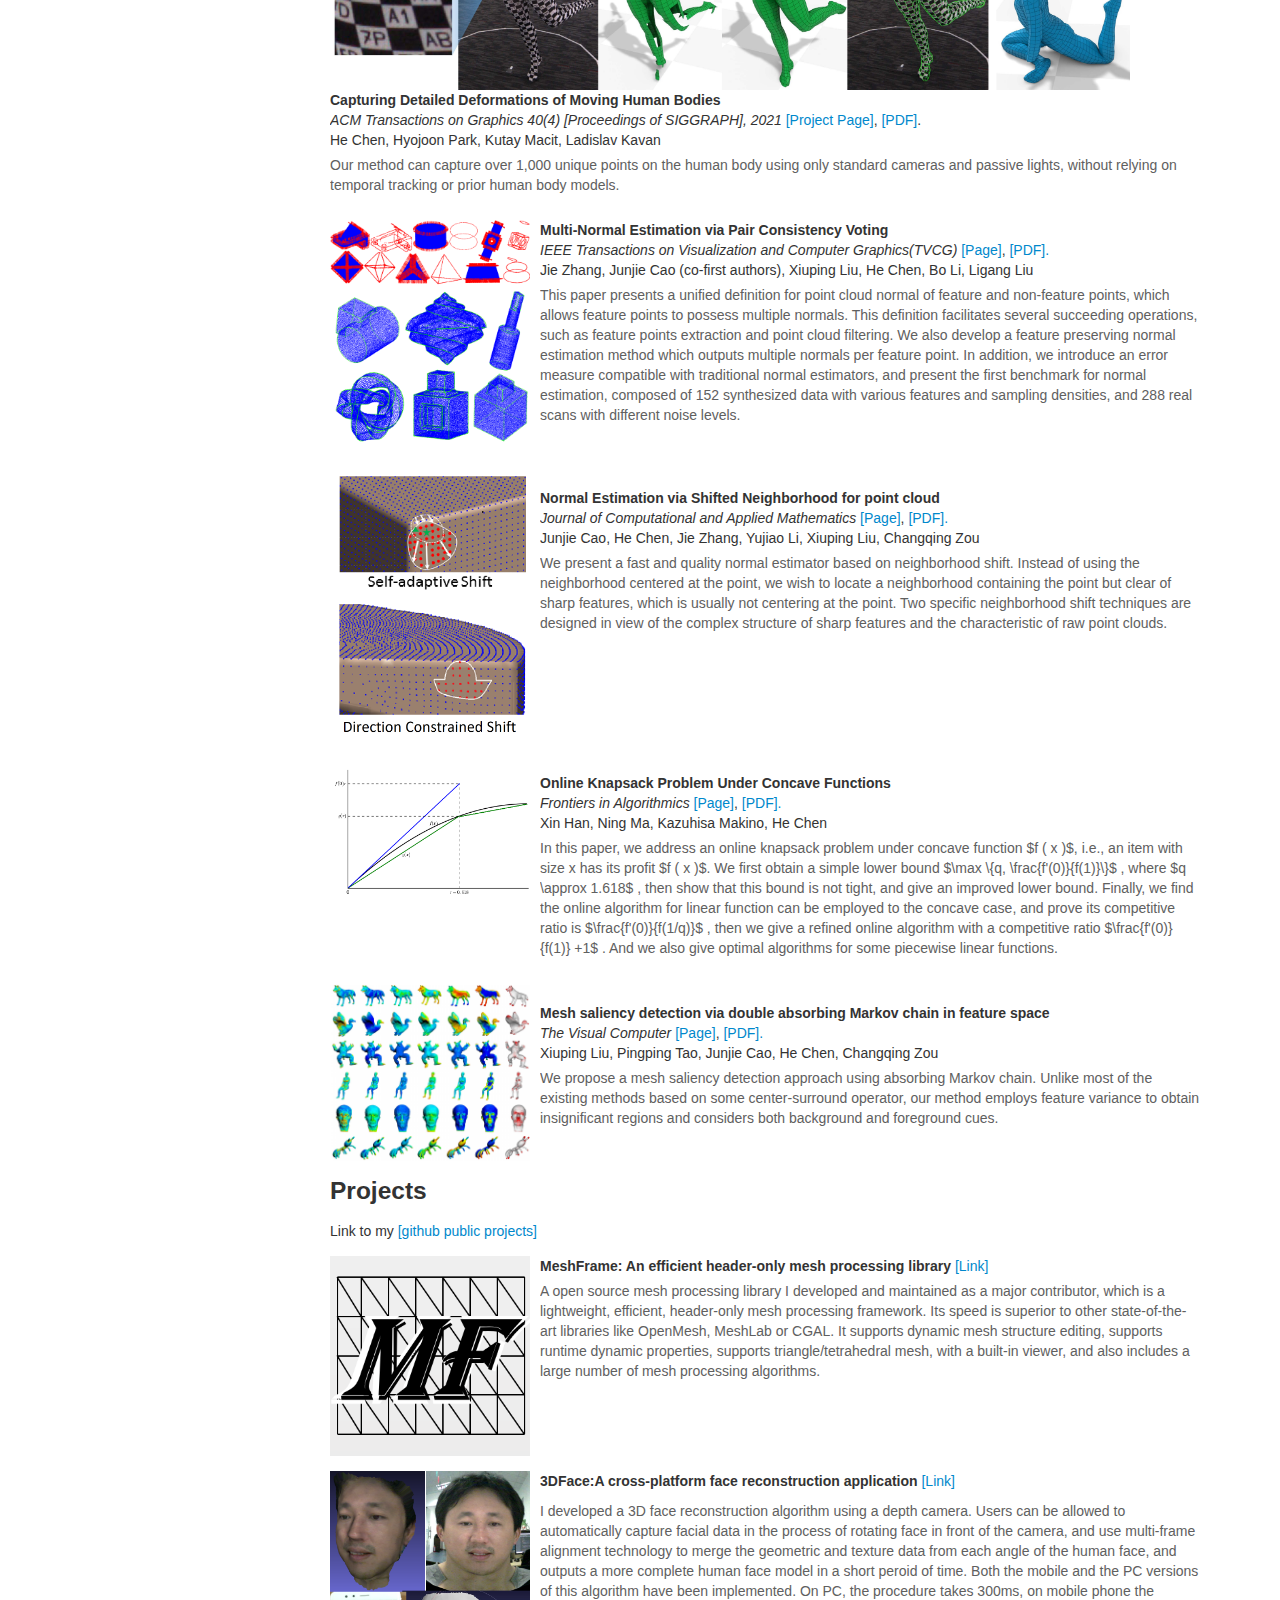
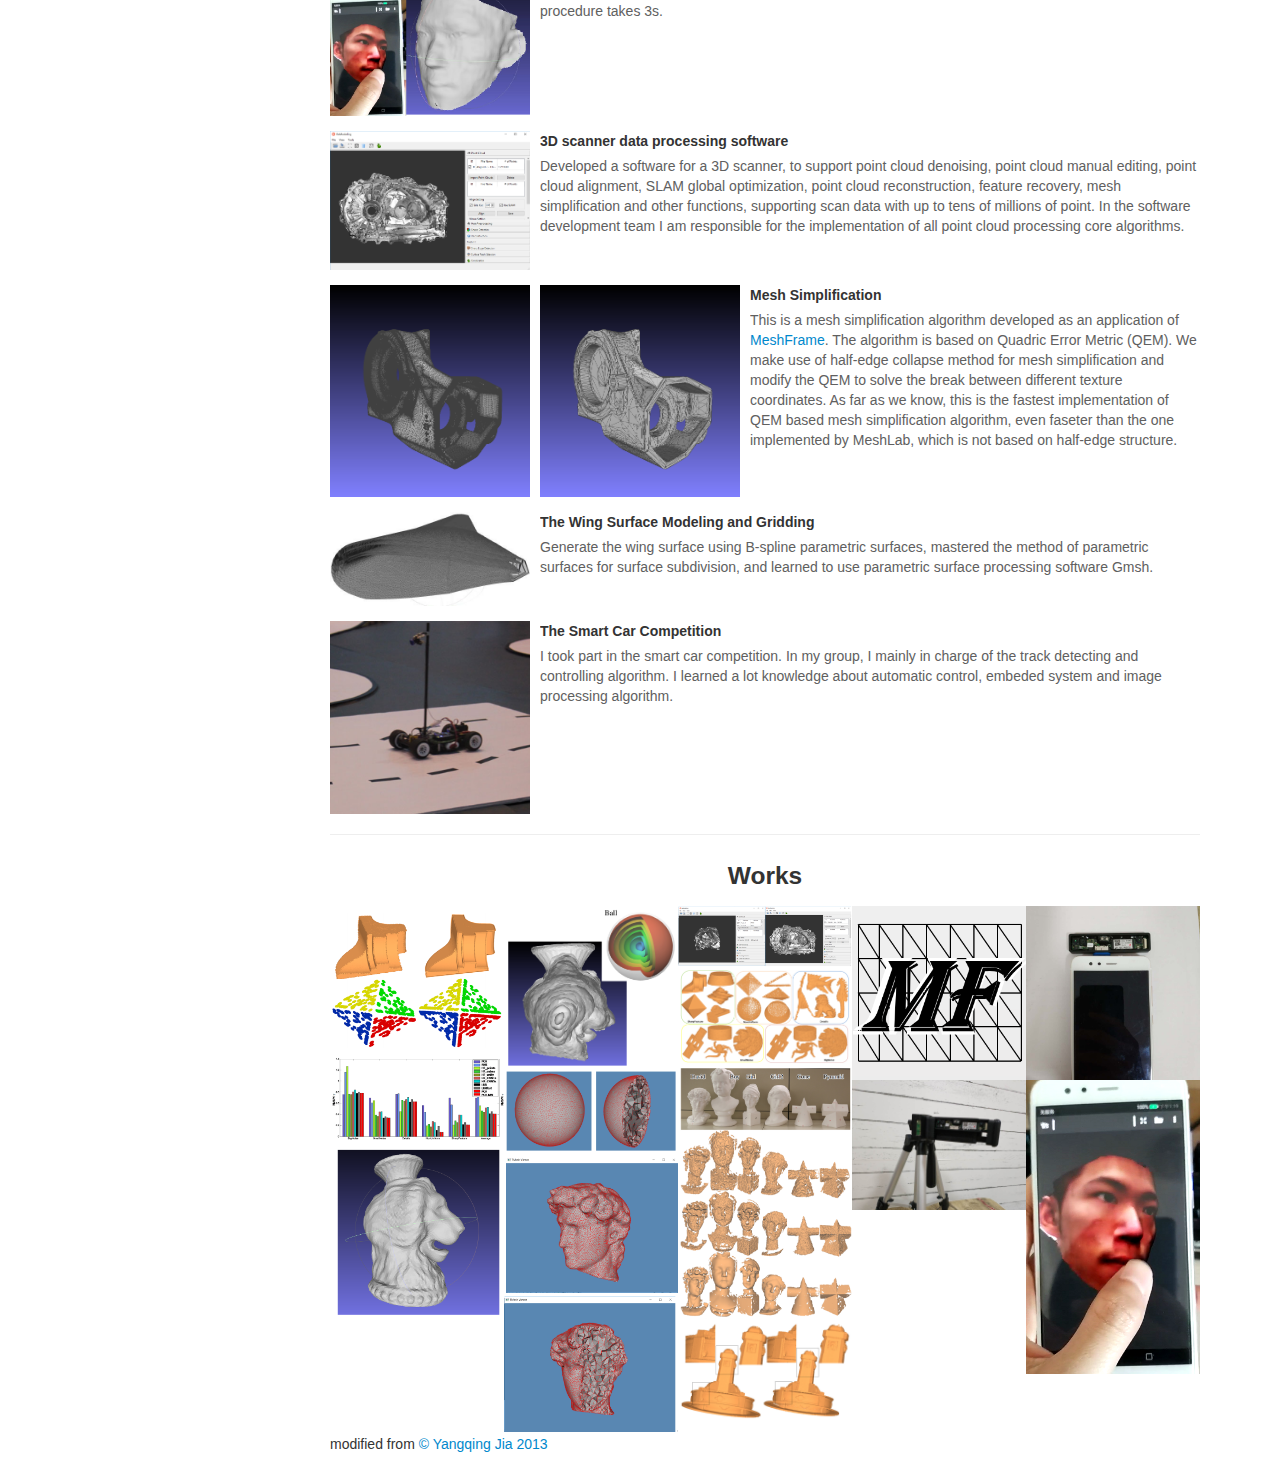
==== commit ac86a284: "Added Techical paper trailer marker" ====
--- a/index.html
+++ b/index.html
@@ -182,12 +182,14 @@
                             Shortest Path to Boundary for Self-Intersecting Meshes
                      </strong>
 						<br />
-						<i>[Accepted] ACM Transactions on Graphics 42(4) [Proceedings of SIGGRAPH], 2023  </i>
-						<!-- <a
+						<i>[Accepted] ACM Transactions on Graphics 42(4) [Proceedings of SIGGRAPH], 2023   </i>
+						<!-- <
                             href="https://ieeexplore.ieee.org/document/8340177/">[Article Page]</a>,  -->
                         <a
 							href="./Projects/VolumetricShortestPath/ComingSoon.html">[Project Page]</a>
-                        <br />
+                        
+						<font color="#B7950B"> Selected in the technical paper trailer. </font>
+						<br />
                         He Chen, Elie Diaz, Cem Yuksel
                     </p>
                         
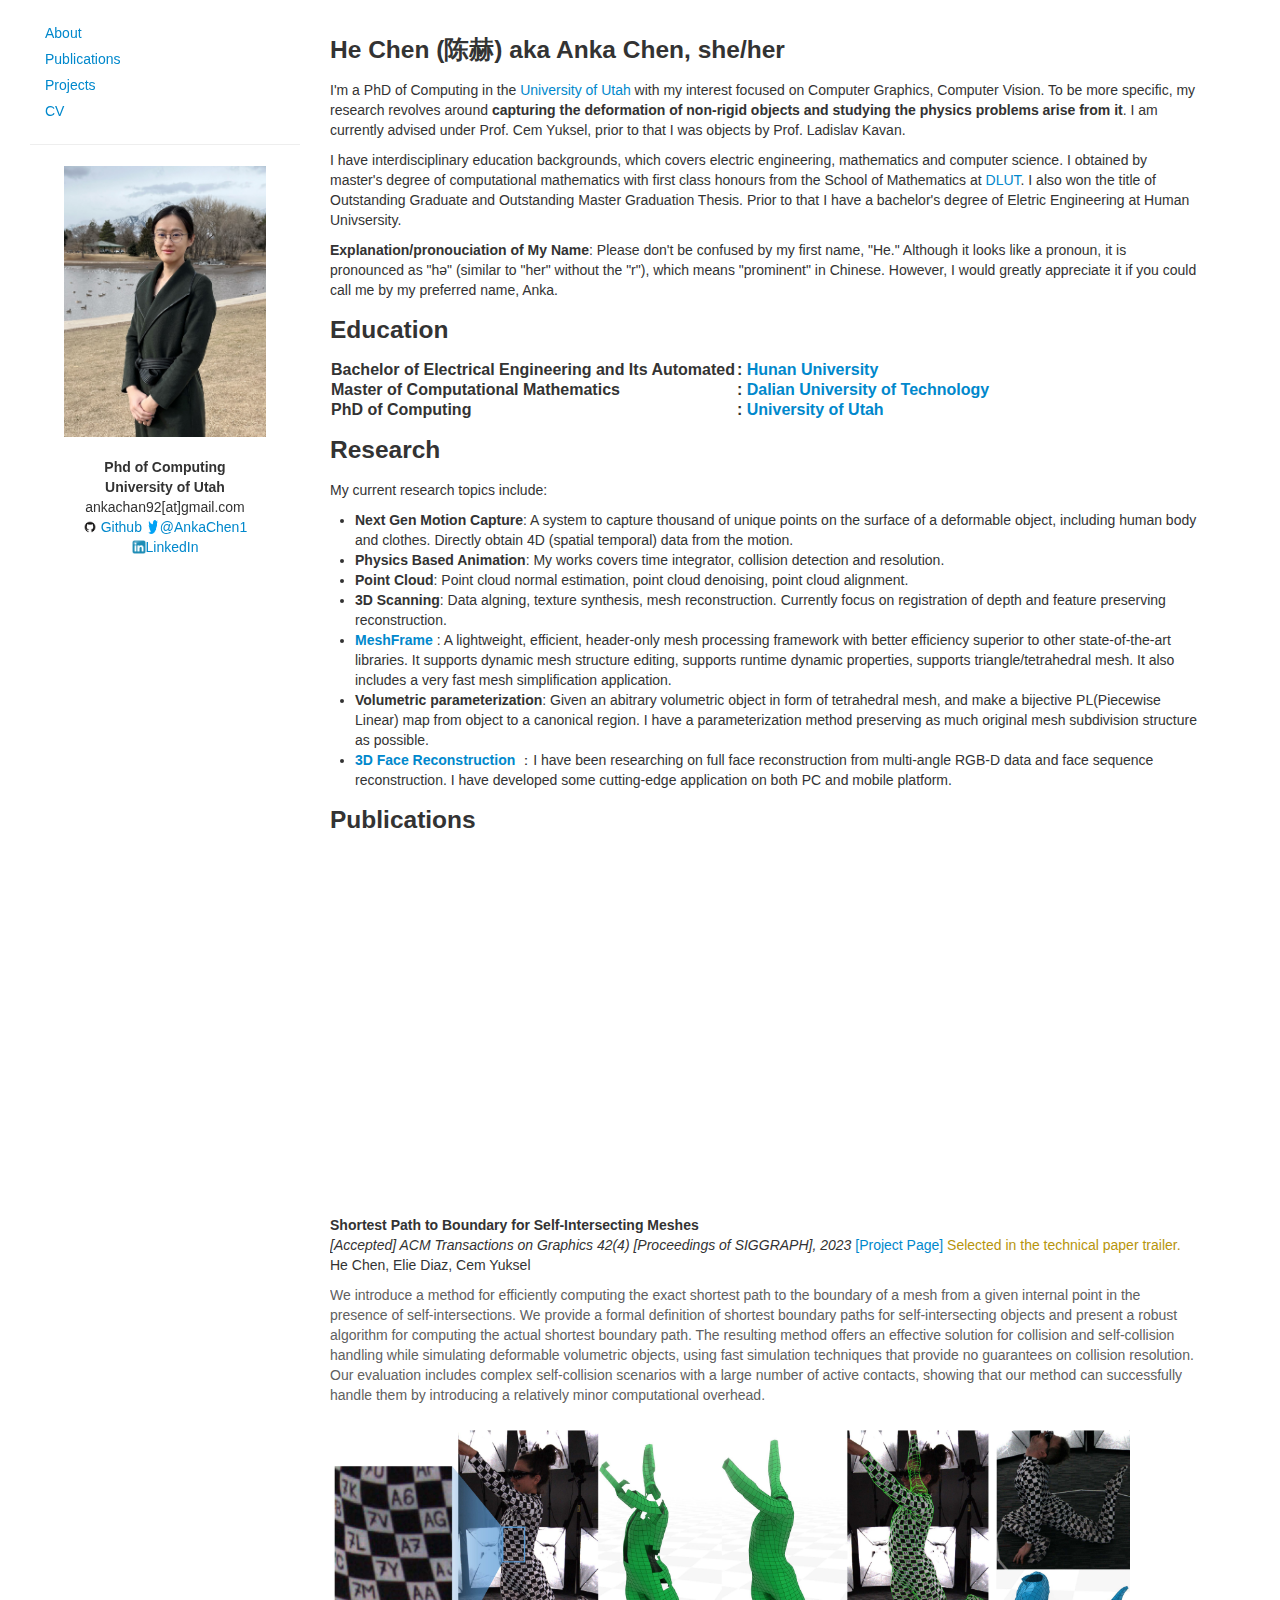
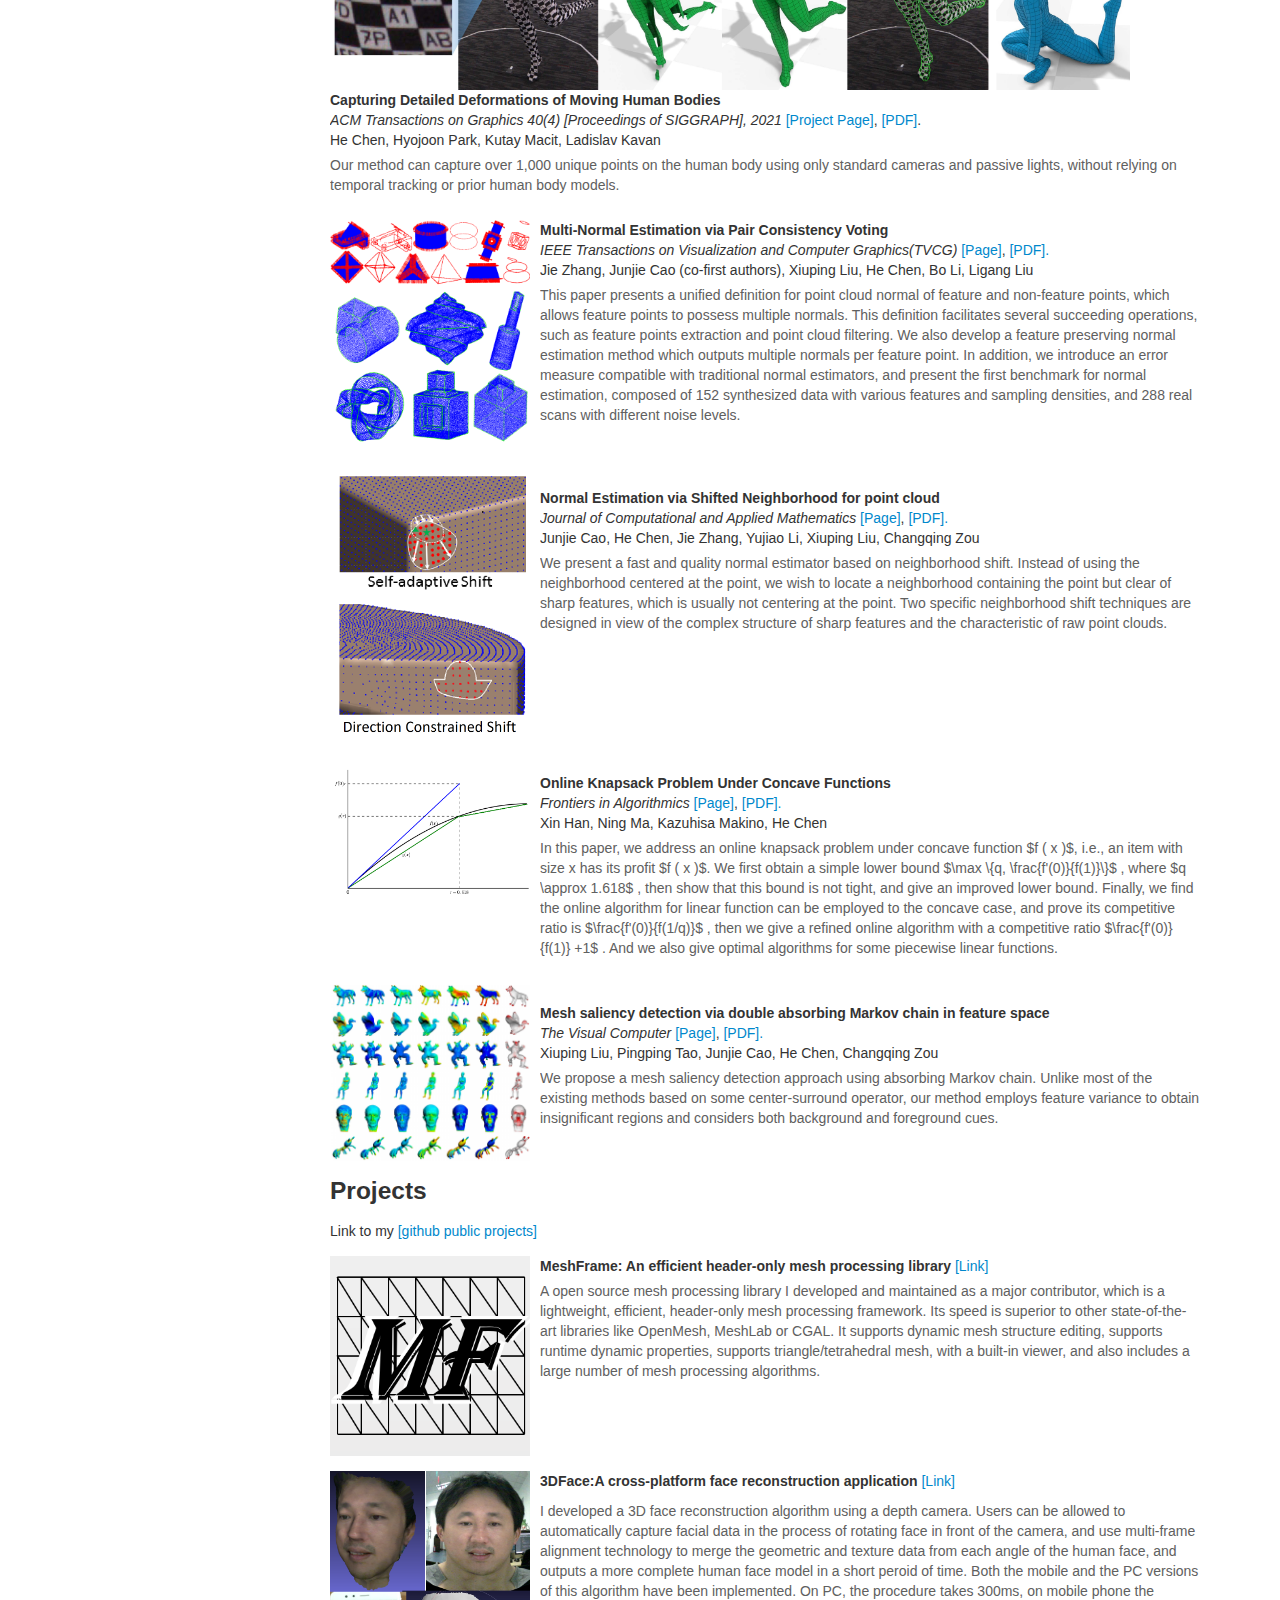
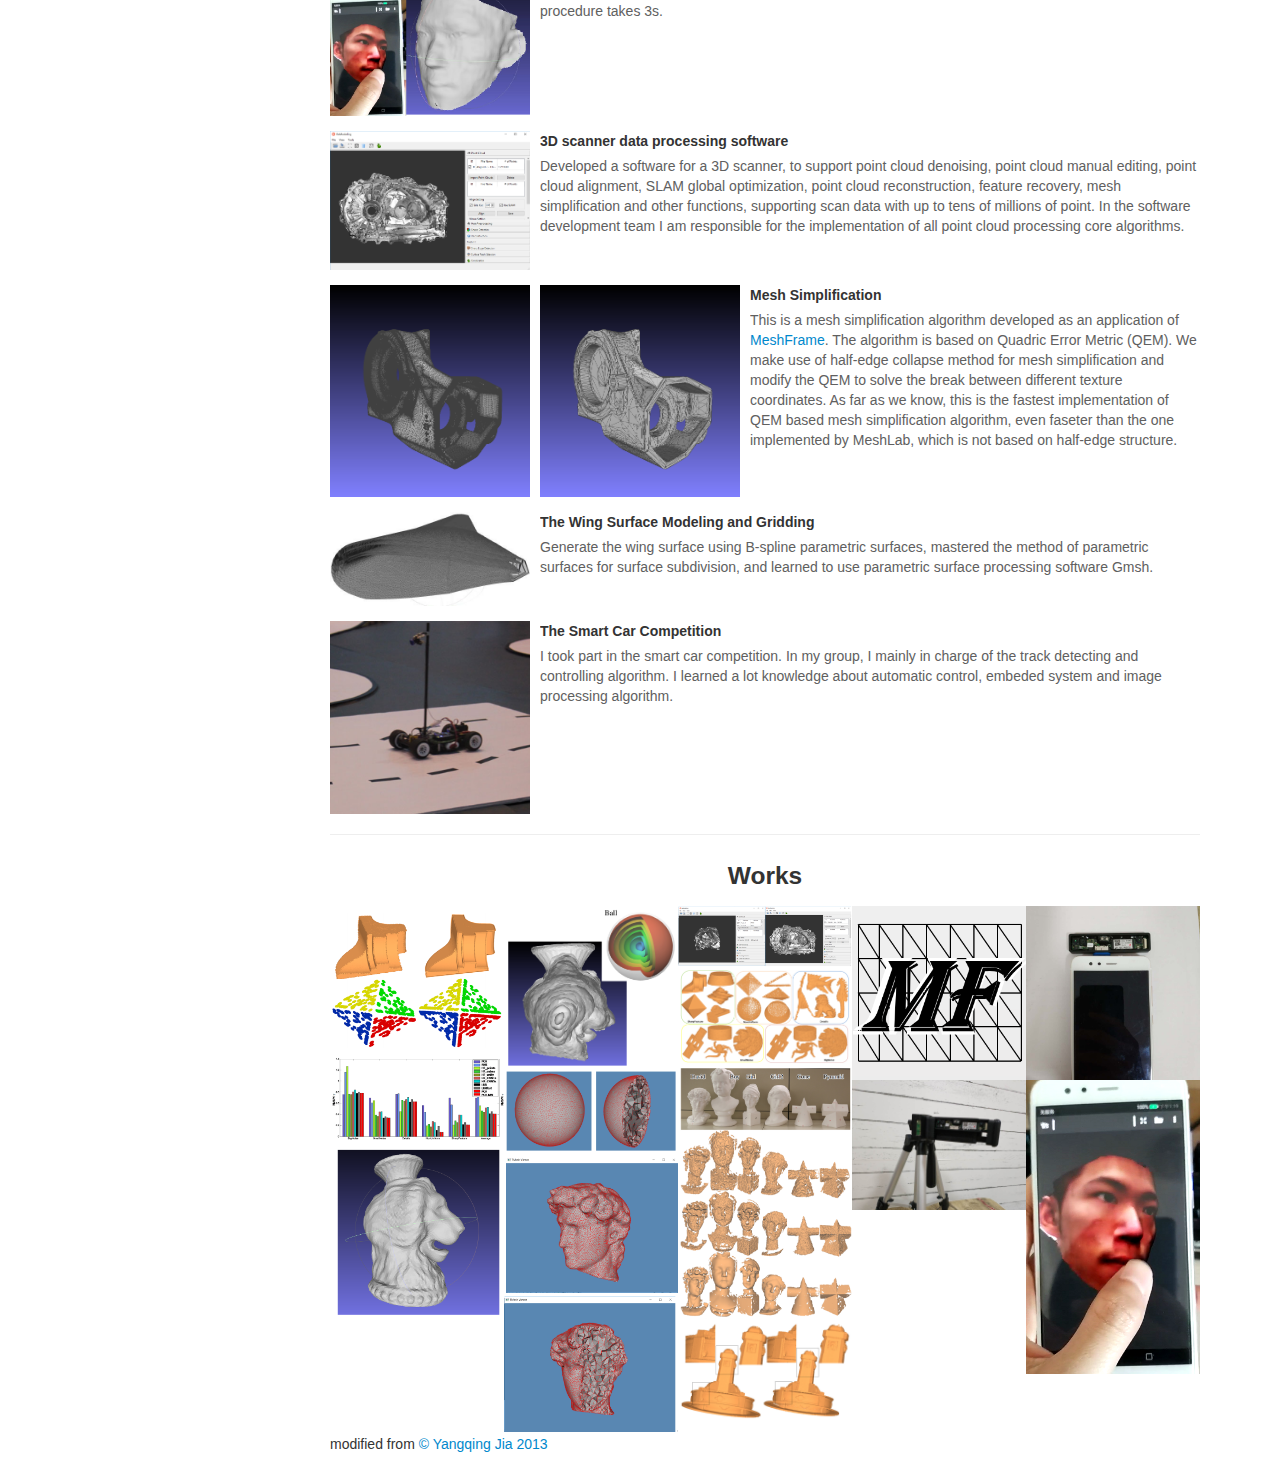
==== commit 4bc6da64: "Updated the paper's video" ====
--- a/index.html
+++ b/index.html
@@ -174,7 +174,7 @@
             -->
             <div class="media">
                 <a >
-                    <iframe width="640" height="360" src="https://www.youtube.com/embed/oK6PjWmJQkA" title="YouTube video player" frameborder="0" allow="accelerometer; autoplay; clipboard-write; encrypted-media; gyroscope; picture-in-picture" allowfullscreen></iframe>
+                    <iframe width="640" height="360" src="https://www.youtube.com/embed/qRBHY9ntwbU" title="YouTube video player" frameborder="0" allow="accelerometer; autoplay; clipboard-write; encrypted-media; gyroscope; picture-in-picture" allowfullscreen></iframe>
                 </a>
                 <div class="media-body">
                     <p class="media-heading">
@@ -195,7 +195,7 @@
                         
                     </p>
                     <p class="abstract-text">
-                        TWe introduce a method for efficiently computing the exact shortest path to the boundary of a mesh from a given internal point in the presence of self-intersections. We provide a formal definition of shortest boundary paths for self-intersecting objects and present a robust algorithm for computing the actual shortest boundary path. The resulting method offers an effective solution for collision and self-collision handling while simulating deformable volumetric objects, using fast simulation techniques that provide no guarantees on collision resolution. Our evaluation includes complex self-collision scenarios with a large number of active contacts, showing that our method can successfully handle them by introducing a relatively minor computational overhead.
+                        We introduce a method for efficiently computing the exact shortest path to the boundary of a mesh from a given internal point in the presence of self-intersections. We provide a formal definition of shortest boundary paths for self-intersecting objects and present a robust algorithm for computing the actual shortest boundary path. The resulting method offers an effective solution for collision and self-collision handling while simulating deformable volumetric objects, using fast simulation techniques that provide no guarantees on collision resolution. Our evaluation includes complex self-collision scenarios with a large number of active contacts, showing that our method can successfully handle them by introducing a relatively minor computational overhead.
                     </p>
                 </div>
             </div> 
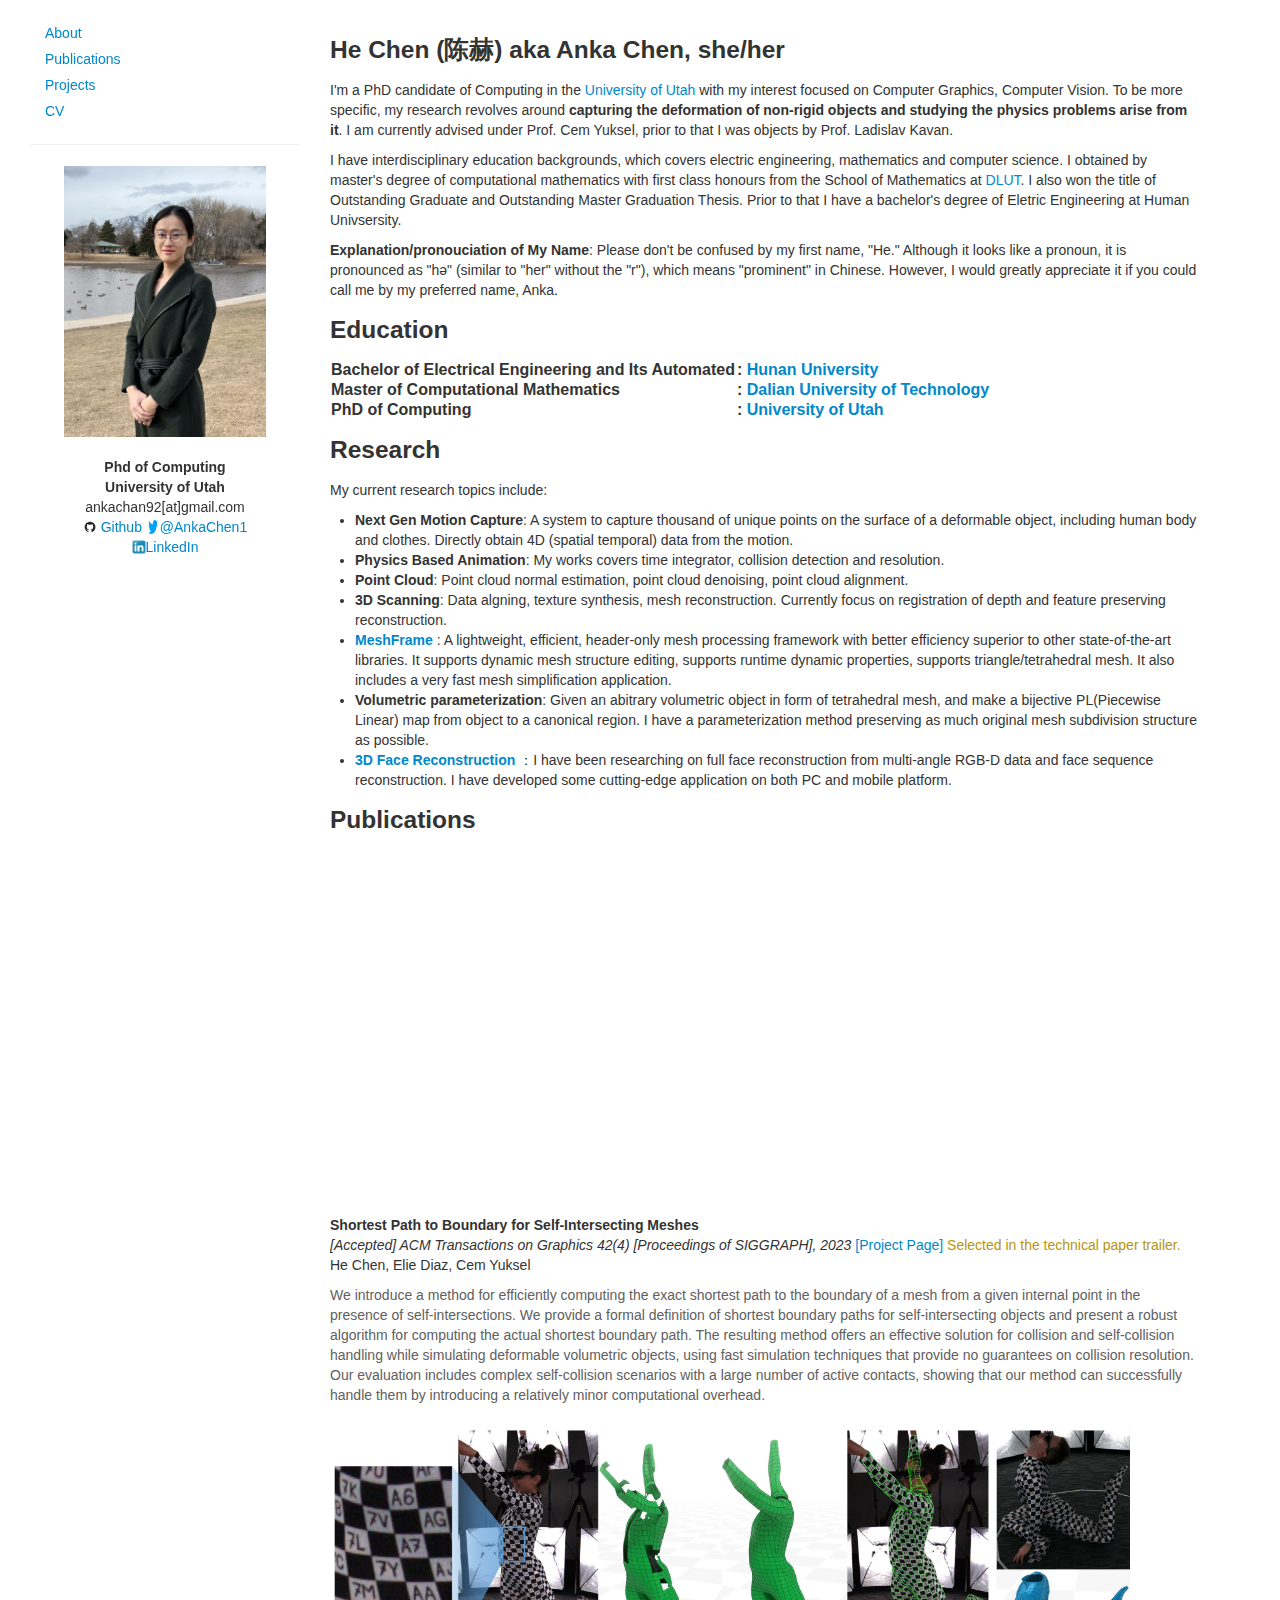
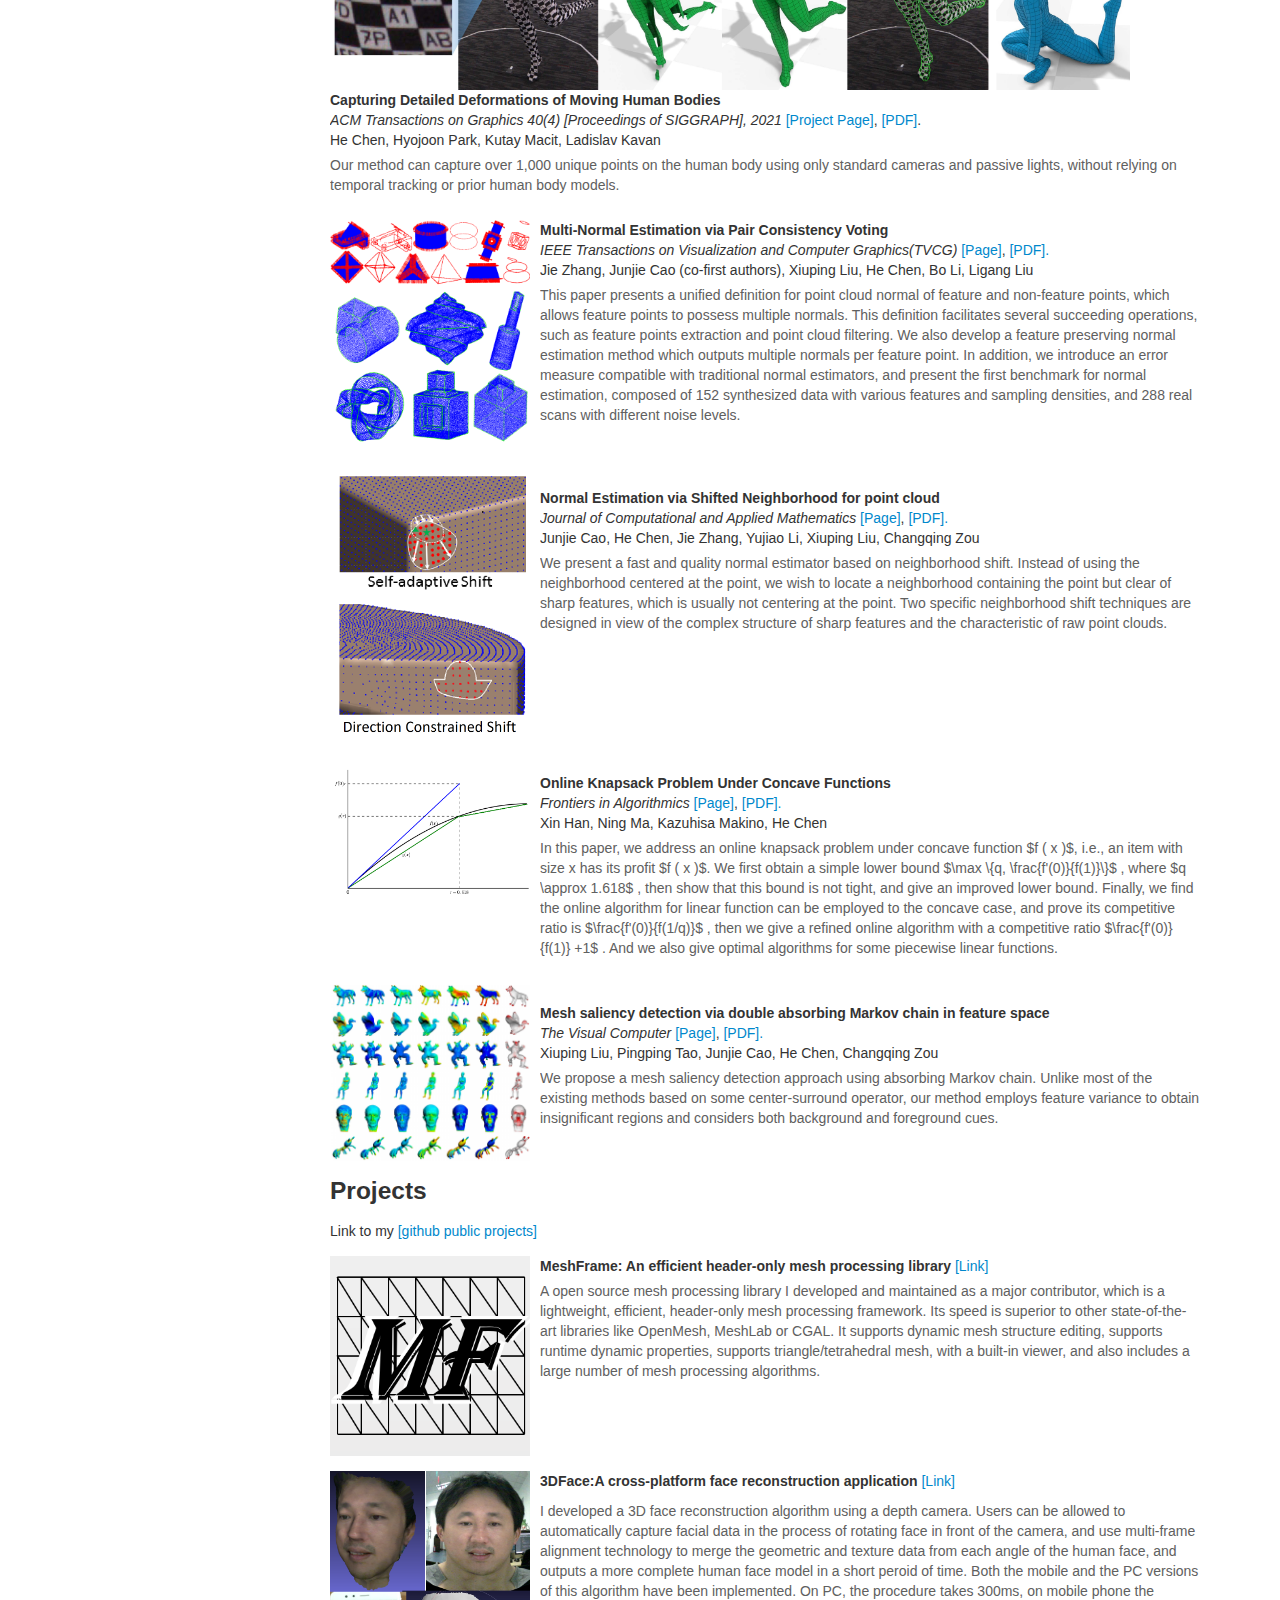
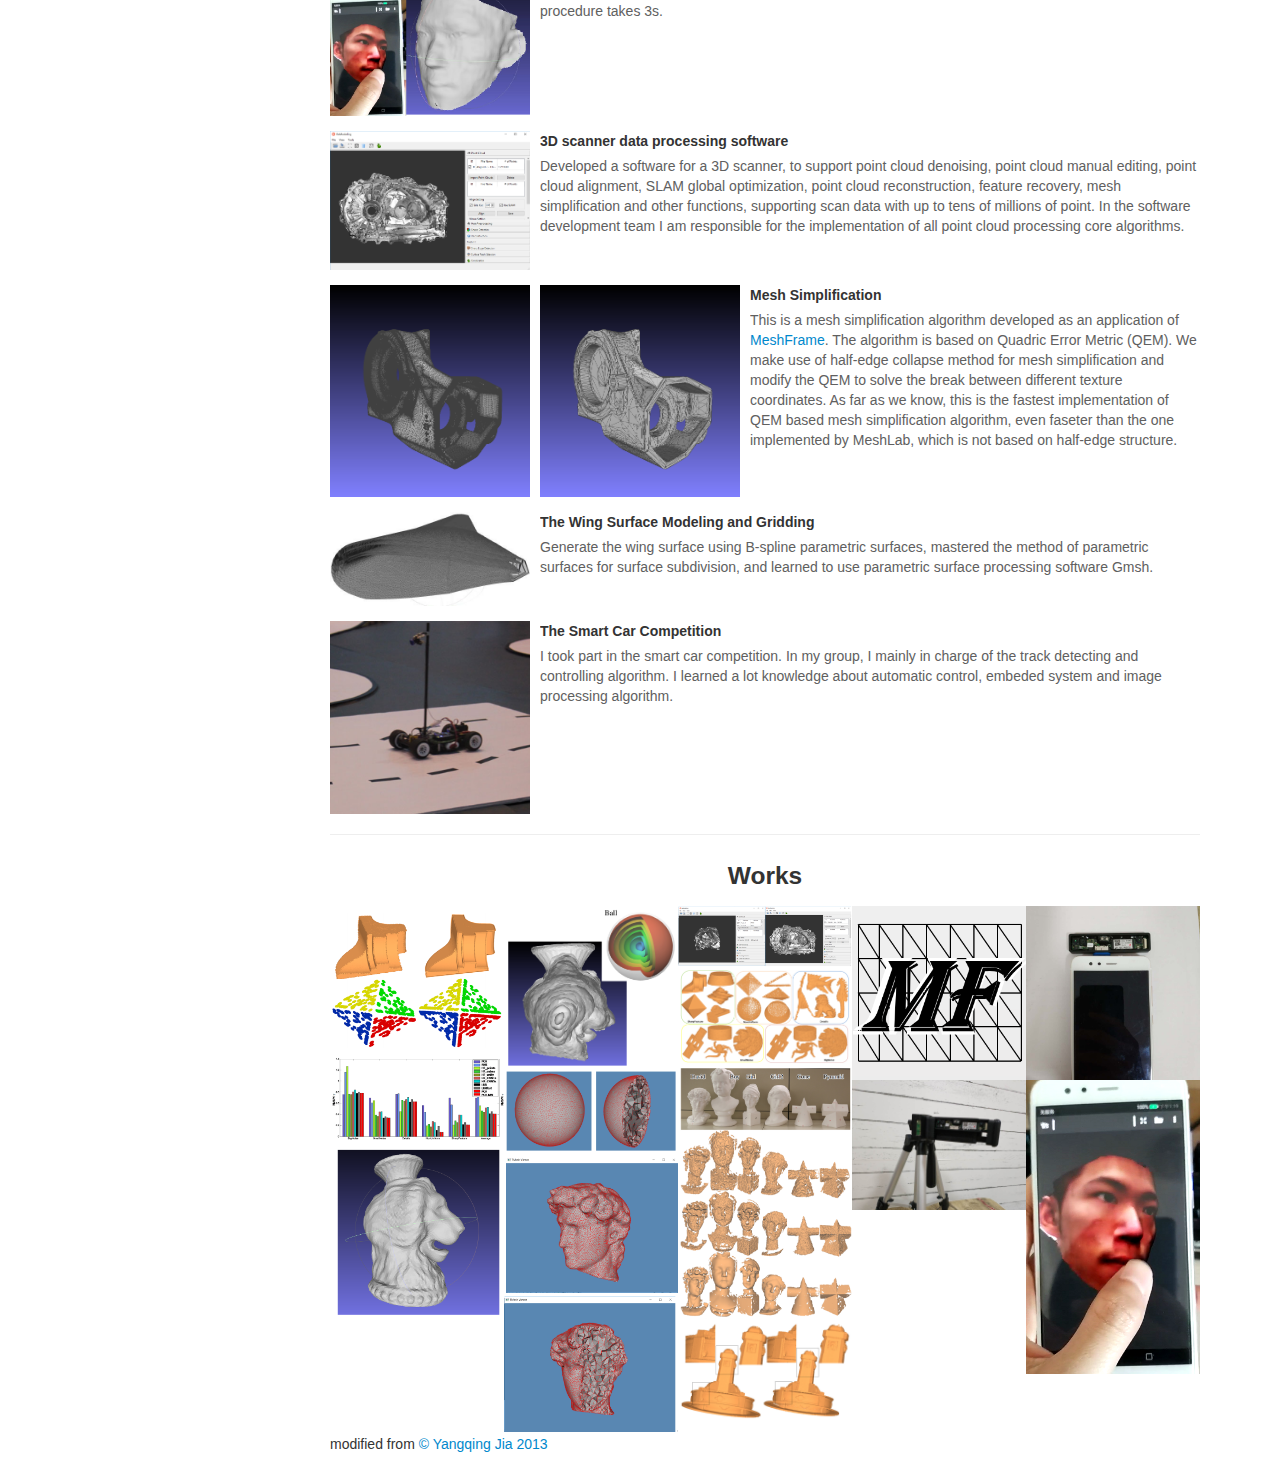
==== commit ec185fe4: "PhD candidate instead PhD" ====
--- a/index.html
+++ b/index.html
@@ -83,7 +83,7 @@
             </a>
 			 -->
             <p>
-               I'm a PhD of Computing in the <a href="https://www.utah.edu/">University of Utah</a> 
+               I'm a PhD candidate of Computing in the <a href="https://www.utah.edu/">University of Utah</a> 
 			with my interest focused on Computer Graphics, Computer Vision. To be more specific, my research revolves around <strong> capturing the deformation of non-rigid objects and studying the physics problems arise from it</strong>.
 			I am currently advised under Prof. Cem Yuksel, prior to that I was objects by Prof. Ladislav Kavan.
 			</p>
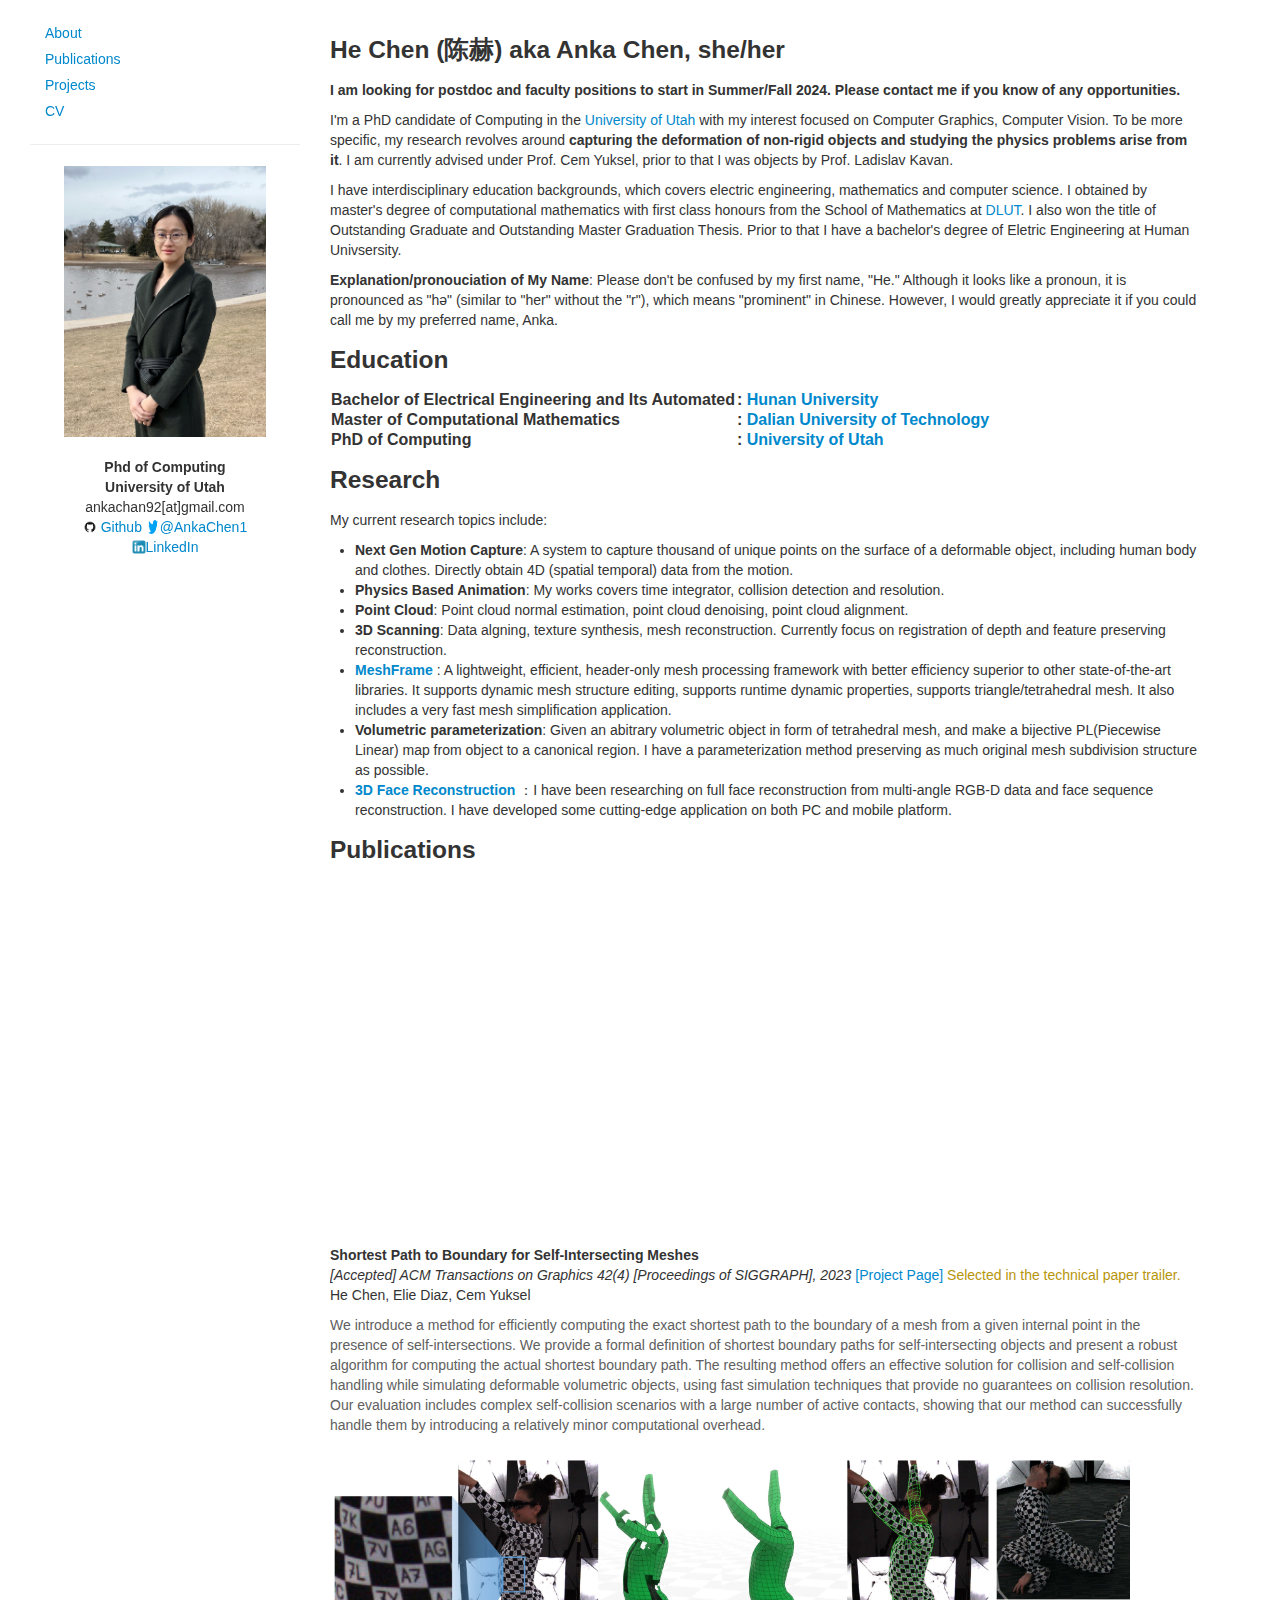
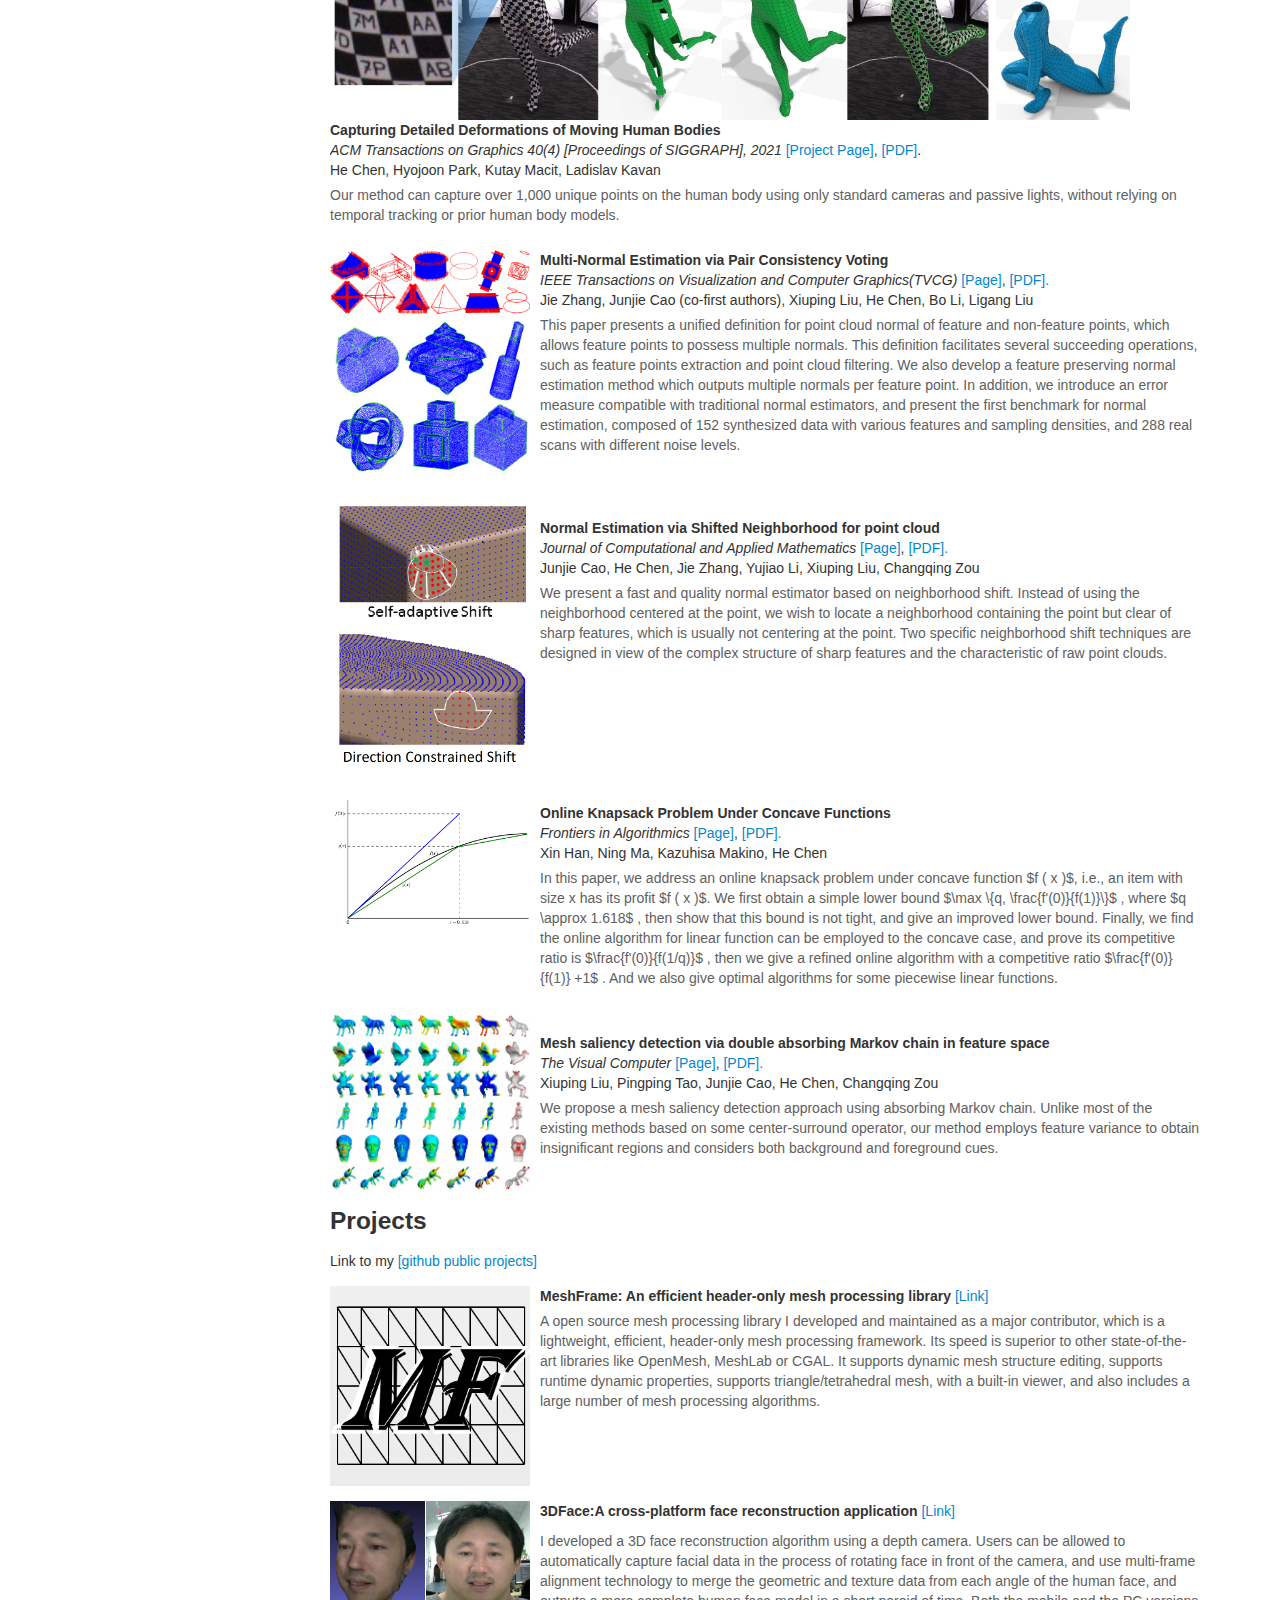
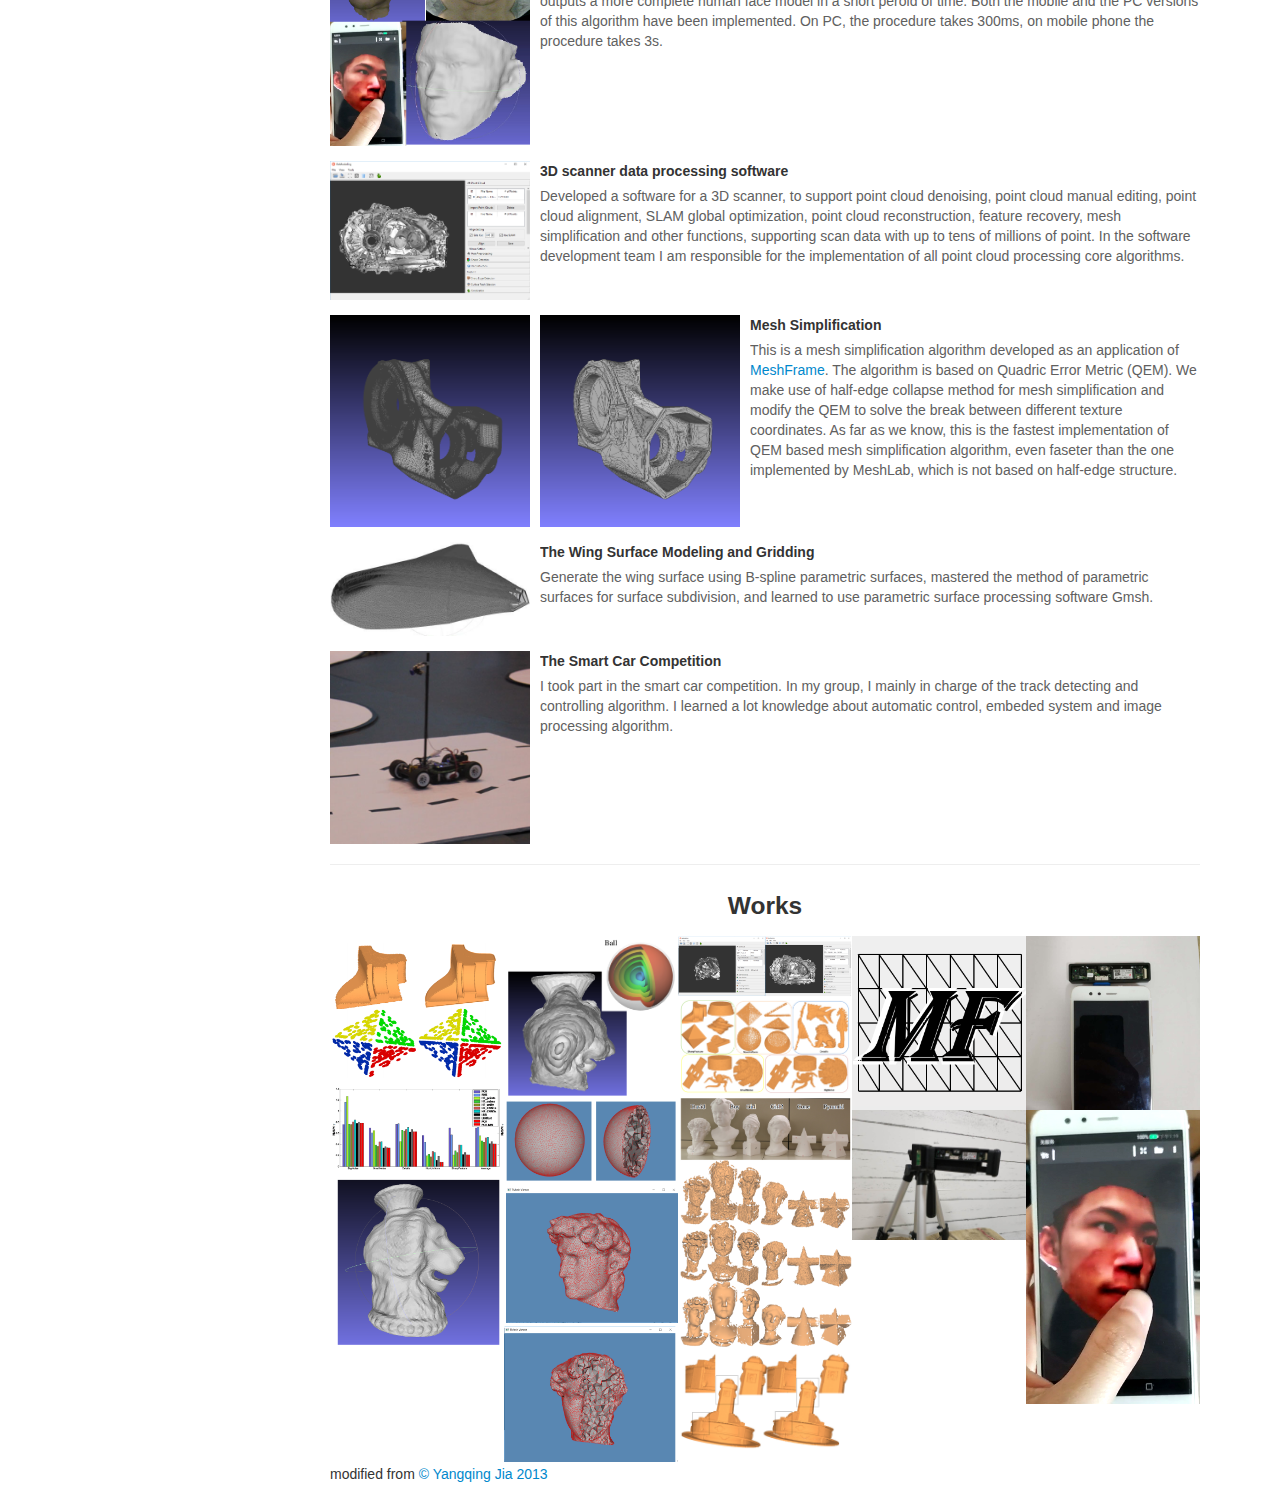
==== commit 463dc5ab: "Announcement of job searching!" ====
--- a/index.html
+++ b/index.html
@@ -82,6 +82,9 @@
                 <img class="media-object" src="assets_files/me.jpg" width="96px" style="margin: 0px 10px">
             </a>
 			 -->
+			<p>
+			  <strong> I am looking for postdoc and faculty positions to start in Summer/Fall 2024. Please contact me if you know of any opportunities. </strong>
+			</p>
             <p>
                I'm a PhD candidate of Computing in the <a href="https://www.utah.edu/">University of Utah</a> 
 			with my interest focused on Computer Graphics, Computer Vision. To be more specific, my research revolves around <strong> capturing the deformation of non-rigid objects and studying the physics problems arise from it</strong>.
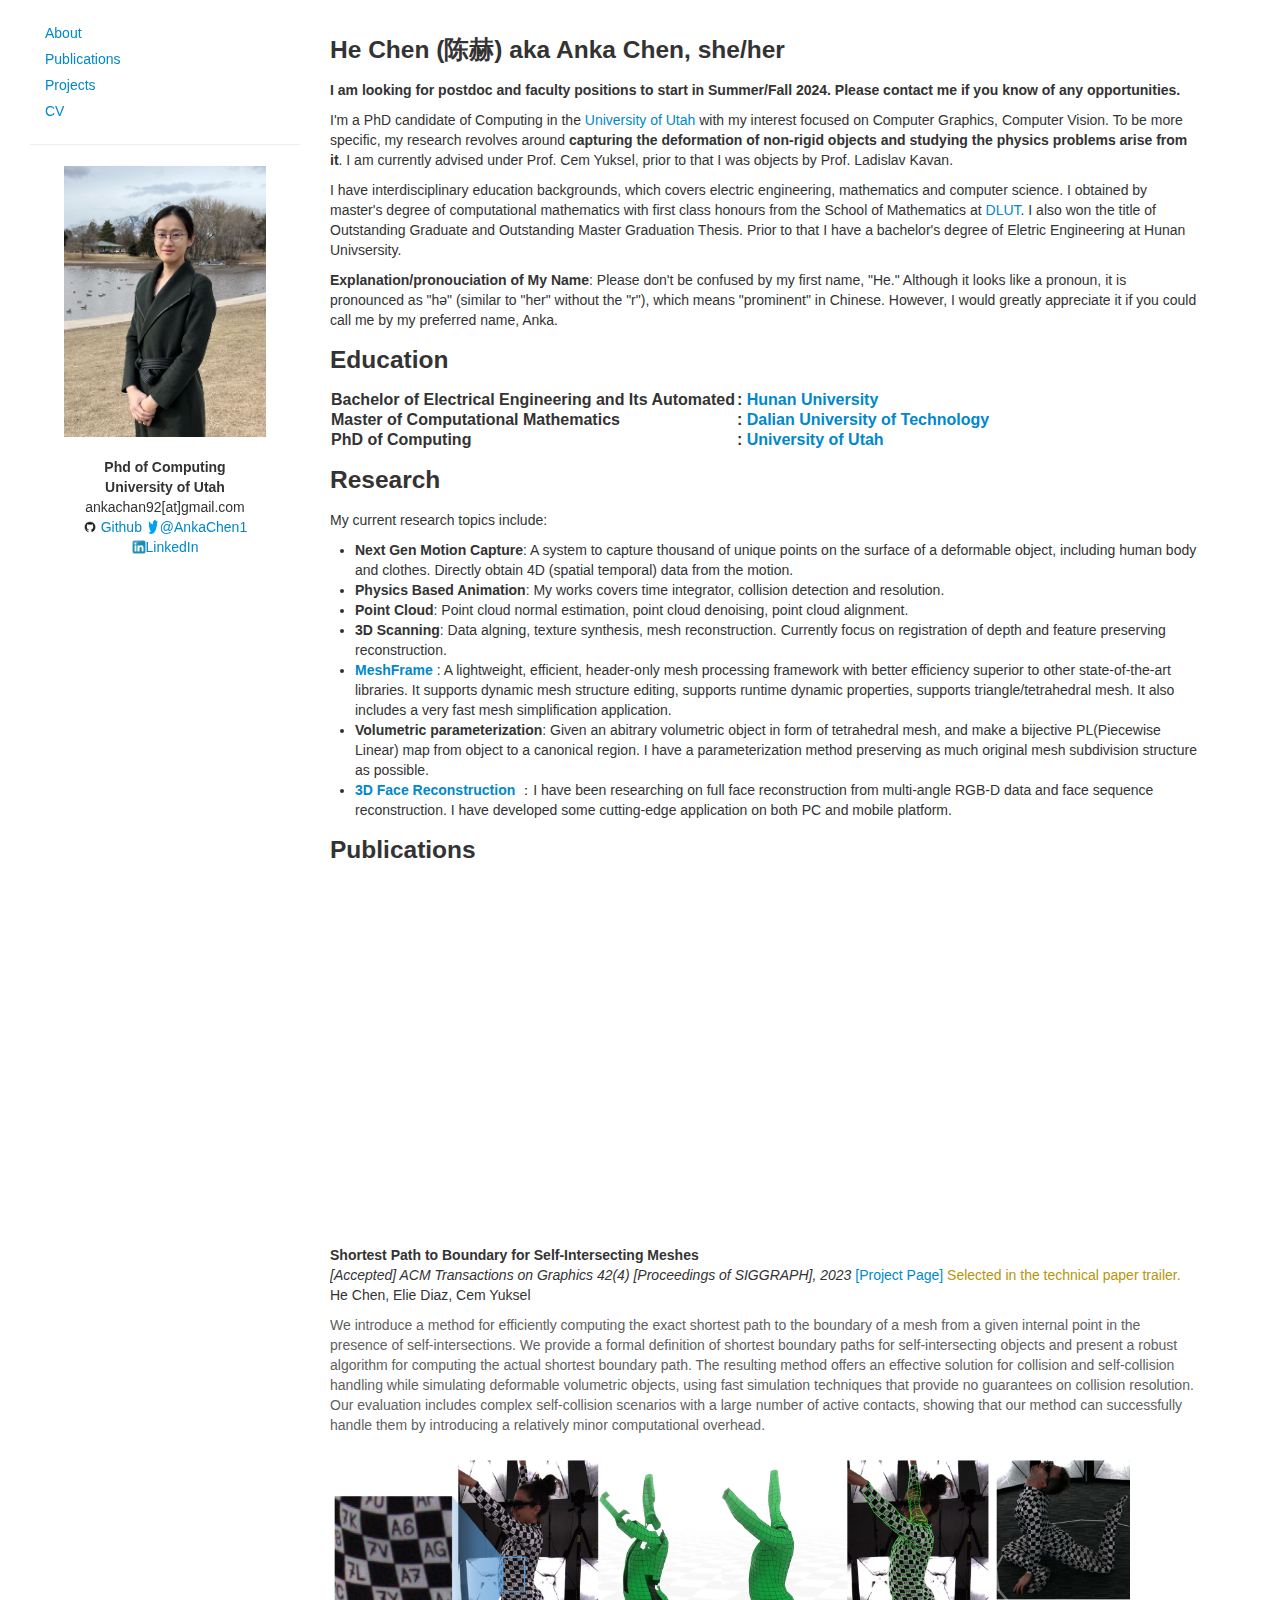
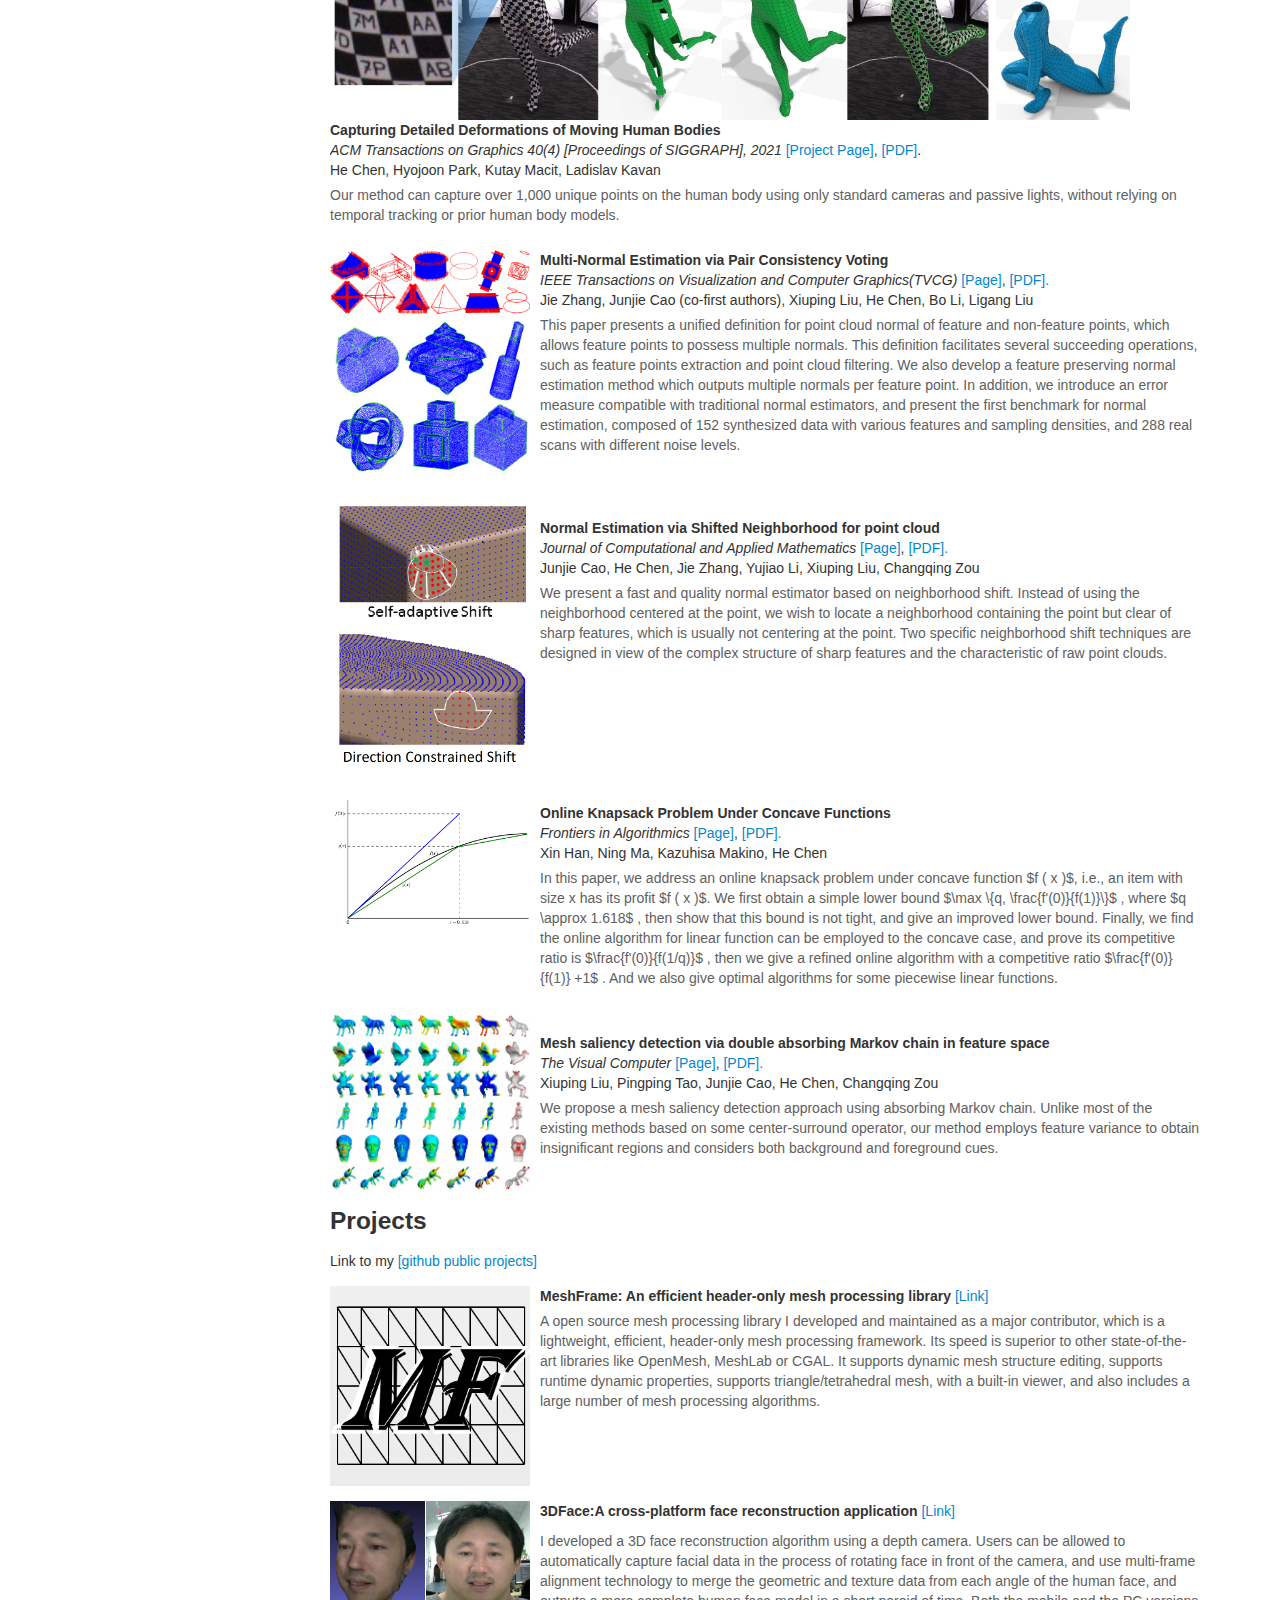
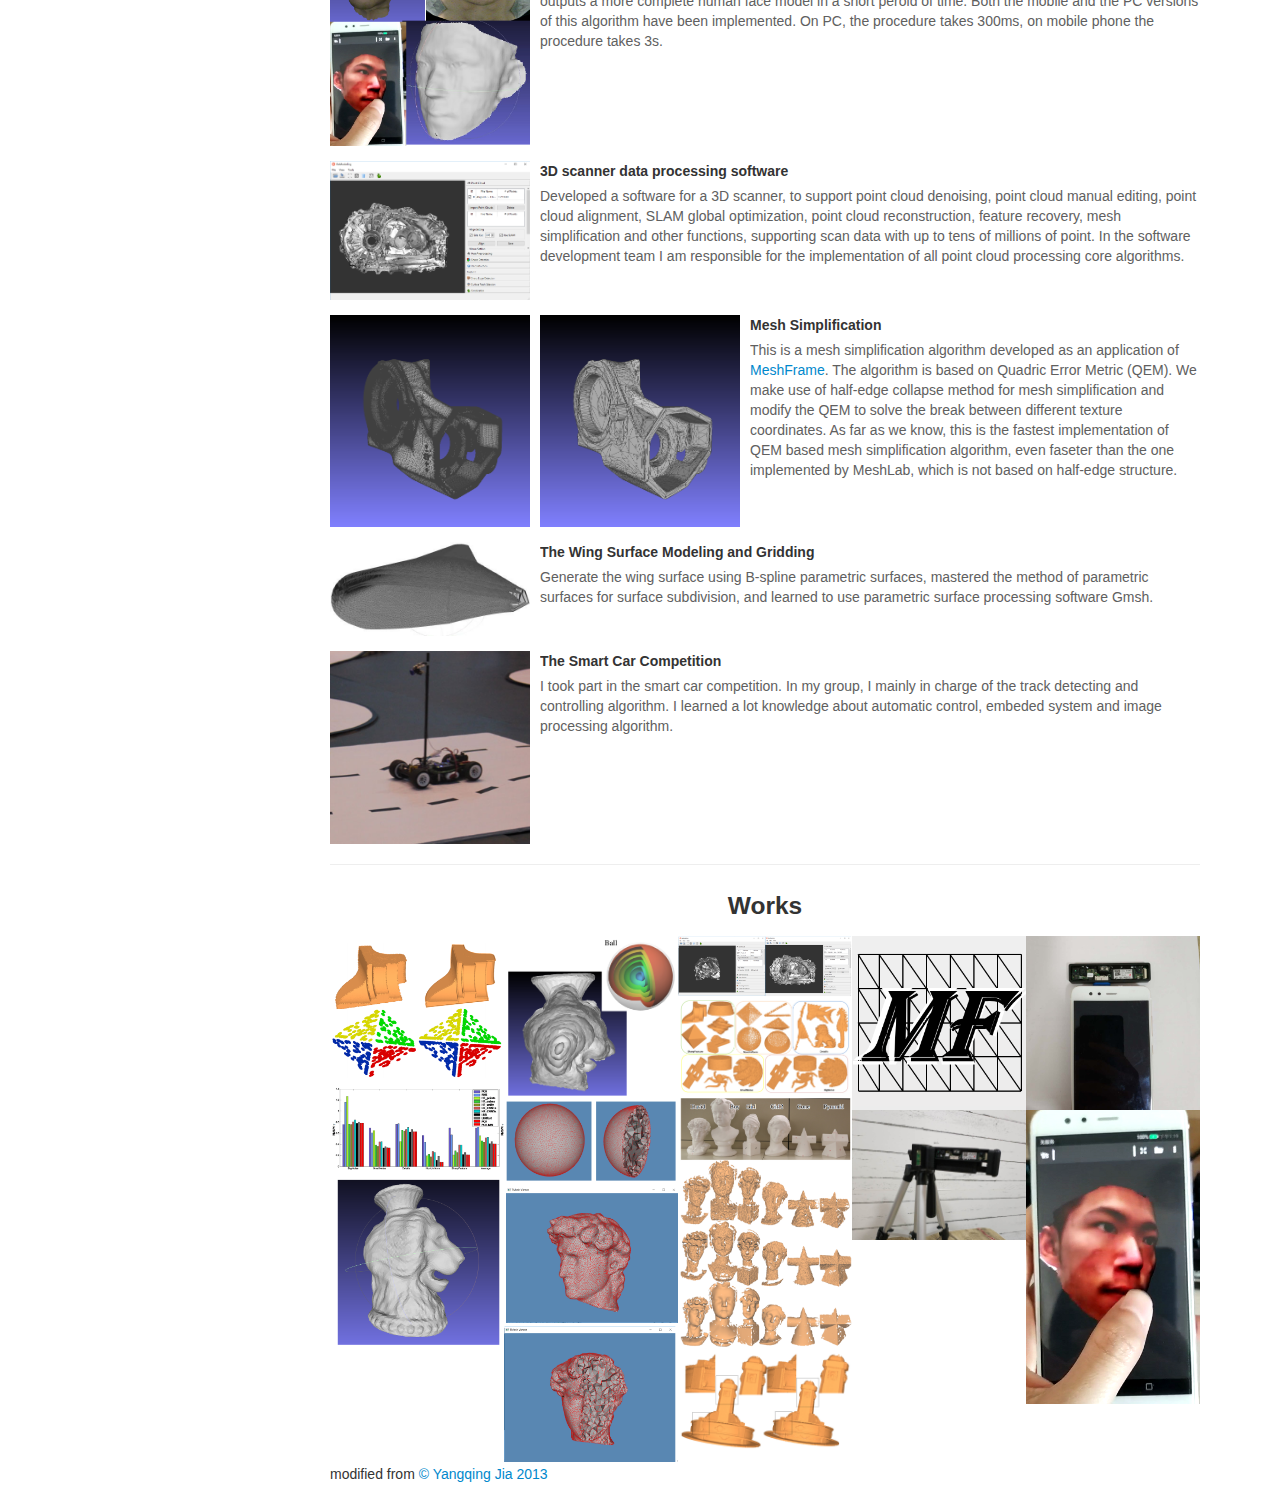
==== commit d6e9ae86: "Fixed a typo" ====
--- a/index.html
+++ b/index.html
@@ -93,7 +93,7 @@
 			<p>
 			I have interdisciplinary education backgrounds, which covers electric engineering, mathematics and computer science. 
 			I obtained by master's degree of computational mathematics with first class honours from the School of Mathematics 
-			at <a href="https://en.dlut.edu.cn/">DLUT</a>. I also won the title of Outstanding Graduate and Outstanding Master Graduation Thesis. Prior to that I have a bachelor's degree of Eletric Engineering at Human Univsersity.
+			at <a href="https://en.dlut.edu.cn/">DLUT</a>. I also won the title of Outstanding Graduate and Outstanding Master Graduation Thesis. Prior to that I have a bachelor's degree of Eletric Engineering at Hunan Univsersity.
 			<br />
             </p>
 			<p>
